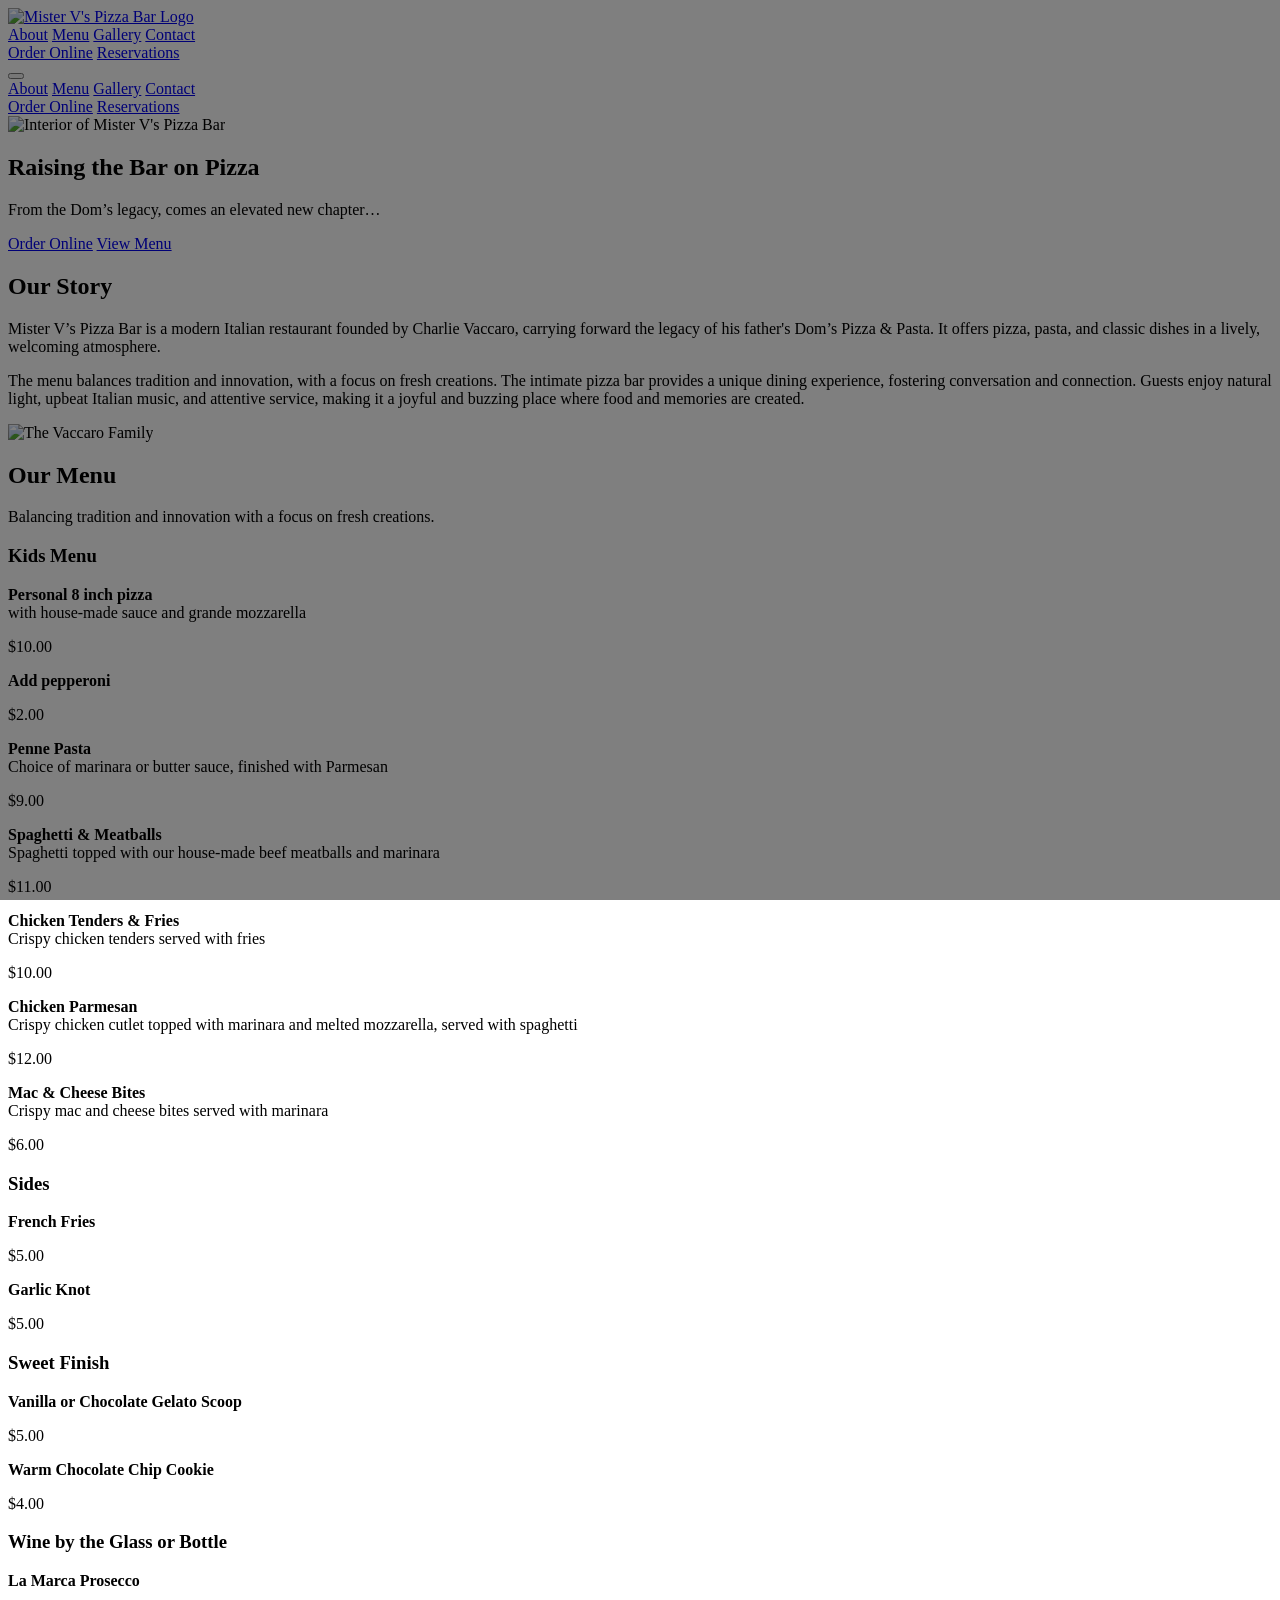
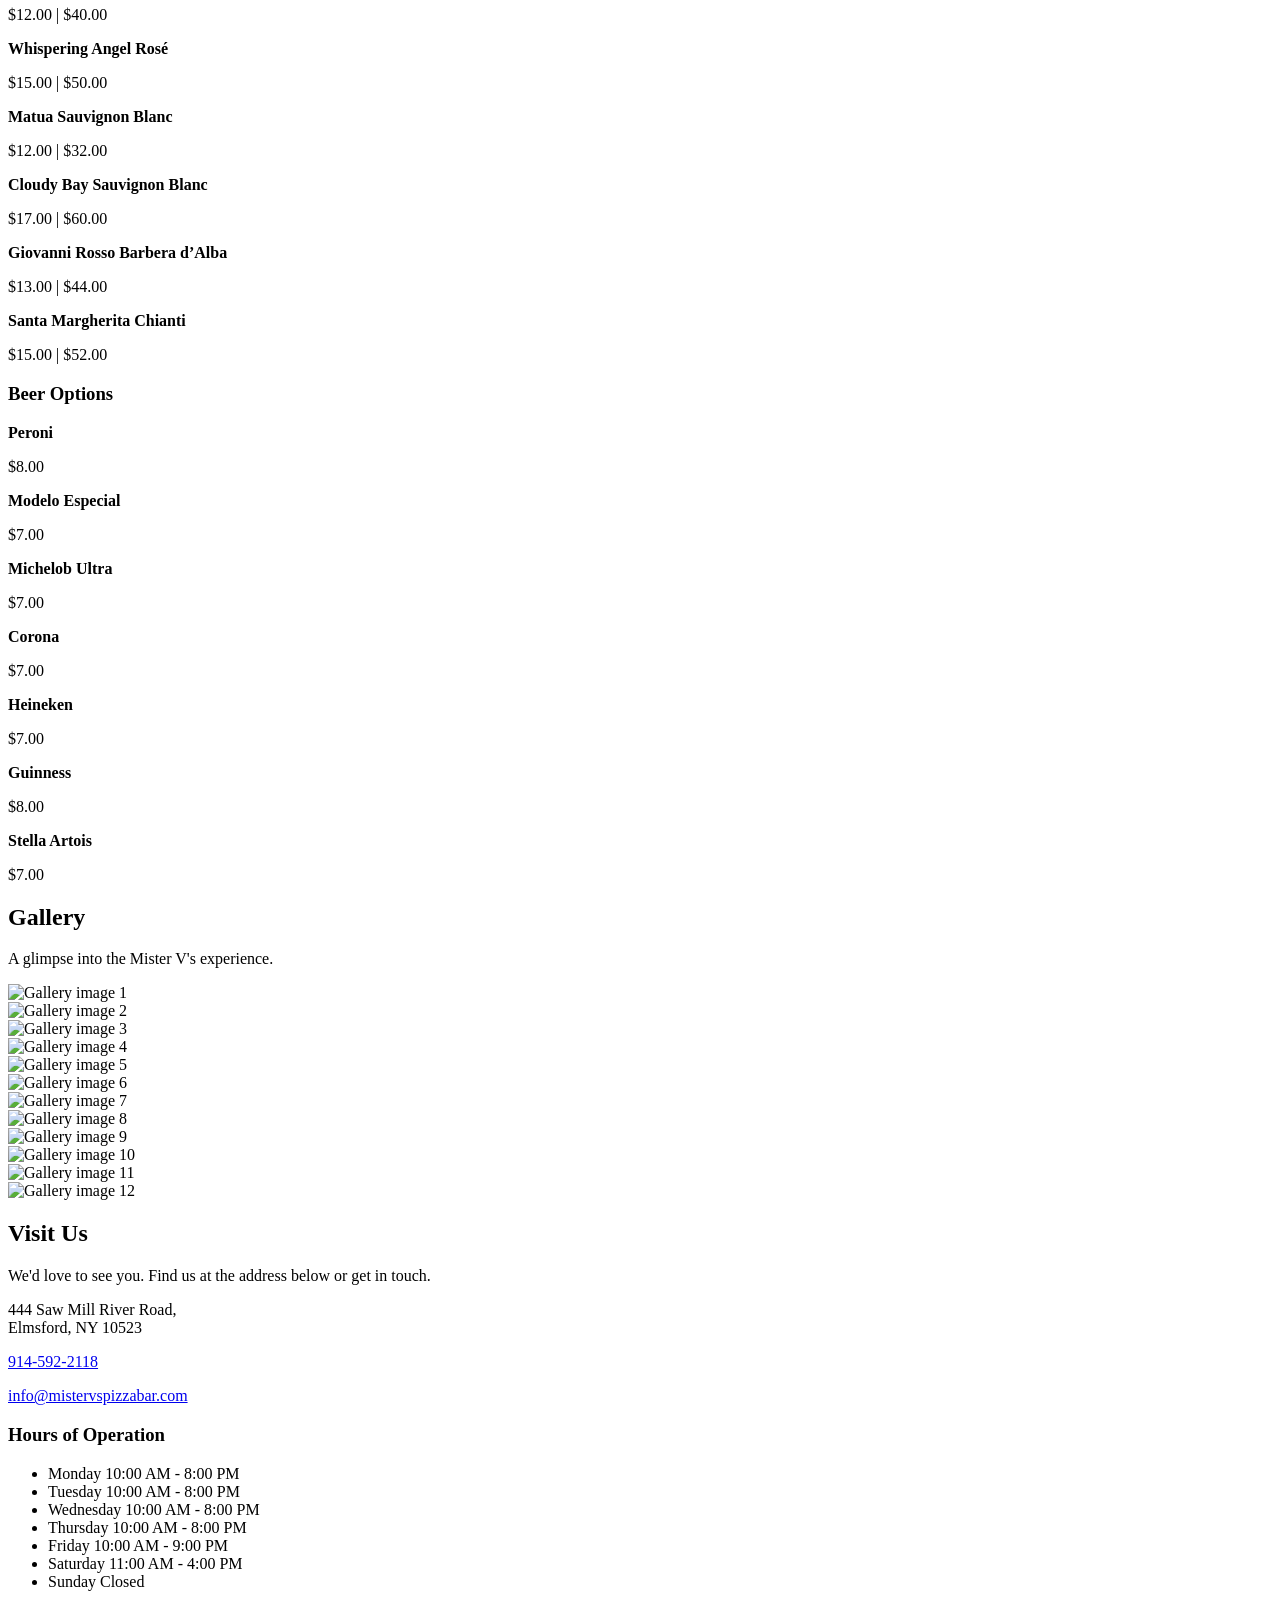
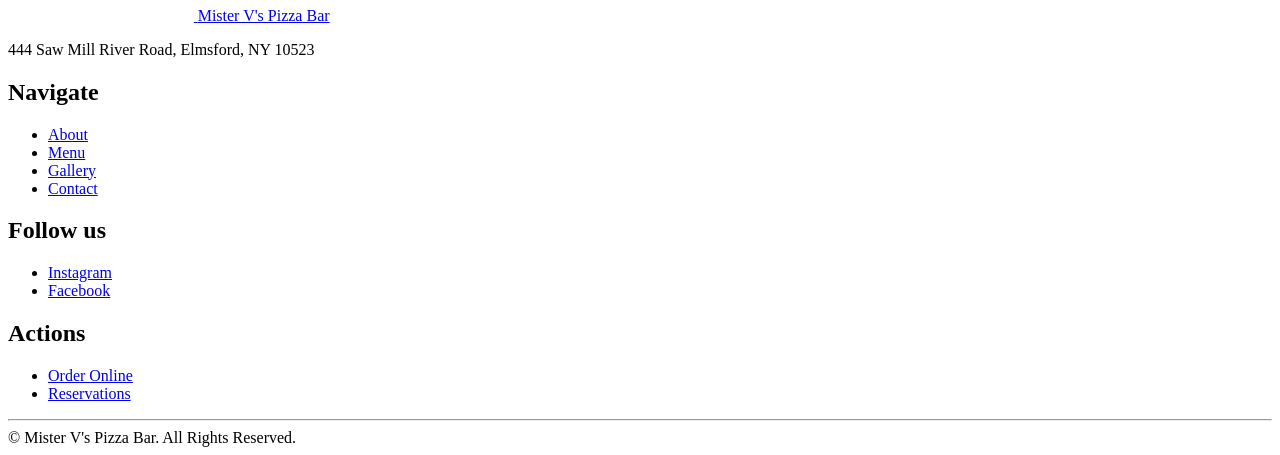
==== index.html @ c86e0c4d "Updates from chat" ====
<!DOCTYPE html>
<html lang="en" class="scroll-smooth">
<head>
    <meta charset="UTF-8">
    <meta name="viewport" content="width=device-width, initial-scale=1.0">
    <title>Mister V's Pizza Bar – Modern Italian Restaurant in Elmsford, NY</title>
    <meta name="description" content="Mister V's Pizza Bar offers a diverse menu featuring classic and gourmet pizzas, Italian-American appetizers, salads, pasta dishes, and desserts, complemented by a full bar.">
    
    <!-- Open Graph -->
    <meta property="og:title" content="Mister V's Pizza Bar – Modern Italian Restaurant in Elmsford, NY">
    <meta property="og:description" content="Mister V's Pizza Bar offers a diverse menu featuring classic and gourmet pizzas, Italian-American appetizers, salads, pasta dishes, and desserts, complemented by a full bar.">
    <meta property="og:type" content="website">
    <meta property="og:image" content="https://images.squarespace-cdn.com/content/v1/69305c661f67e30b428beebc/d6c5b930-145e-46df-b0c2-14fc57f17096/Screen+Shot+2025-12-03+at+11.09.46+AM.png">
    <meta property="og:url" content="https://www.mistervspizzabar.com/">

    <!-- Canonical -->
    <link rel="canonical" href="https://www.mistervspizzabar.com/">

    <!-- Hero image preload -->
    <link rel="preload" as="image" href="https://images.squarespace-cdn.com/content/v1/69305c661f67e30b428beebc/d6c5b930-145e-46df-b0c2-14fc57f17096/Screen+Shot+2025-12-03+at+11.09.46+AM.png">

    <!-- JSON-LD Structured Data -->
    <script type="application/ld+json">
    {
      "@context": "https://schema.org",
      "@type": "Restaurant",
      "name": "Mister V's Pizza Bar",
      "description": "Mister V’s Pizza Bar is a modern Italian restaurant offering pizza, pasta, and classic dishes in a lively, welcoming atmosphere. The menu balances tradition and innovation, with a focus on fresh creations.",
      "address": {
        "@type": "PostalAddress",
        "streetAddress": "444 Saw Mill River Road",
        "addressLocality": "Elmsford",
        "addressRegion": "NY",
        "postalCode": "10523",
        "addressCountry": "US"
      },
      "telephone": "+1-914-592-2118",
      "servesCuisine": ["Italian", "Pizza"],
      "openingHours": [
        "Mo-Th 10:00-20:00",
        "Fr 10:00-21:00",
        "Sa 11:00-16:00"
      ],
      "image": "https://images.squarespace-cdn.com/content/v1/69305c661f67e30b428beebc/05356a7d-2dd3-4ba5-9645-69e34ec68e3c/MisterV%27s_primary_tomato.png?format=1500w",
      "url": "https://www.mistervspizzabar.com/",
      "menu": "https://www.mistervspizzabar.com/#menu",
      "acceptsReservations": "True"
    }
    </script>

    <!-- Tailwind + Fonts -->
    <script src="https://cdn.tailwindcss.com"></script>
    <link rel="preconnect" href="https://fonts.googleapis.com">
    <link rel="preconnect" href="https://fonts.gstatic.com" crossorigin>
    <link href="https://fonts.googleapis.com/css2?family=Playfair+Display:wght@700&family=Roboto:wght@400;500&display=swap" rel="stylesheet">

    <!-- Custom Tailwind Config -->
    <script>
        tailwind.config = {
            theme: {
                extend: {
                    colors: {
                        'primary': '#F8F5F0',
                        'accent': '#C75B4B',
                        'dark': '#1a1a1a',
                    },
                    fontFamily: {
                        'sans': ['Roboto', 'sans-serif'],
                        'serif': ['Playfair Display', 'serif'],
                    }
                }
            }
        }
    </script>
    <style>
        .hero-overlay::before {
            content: '';
            position: absolute;
            top: 0;
            left: 0;
            right: 0;
            bottom: 0;
            background-color: rgba(0, 0, 0, 0.5);
            z-index: 1;
        }
    </style>
</head>
<body class="bg-primary text-dark font-sans">

    <!-- Header -->
    <header id="header" class="bg-primary/80 backdrop-blur-md fixed top-0 left-0 right-0 z-50 transition-all duration-300 shadow-md">
        <div class="container mx-auto px-4 sm:px-6 lg:px-8">
            <div class="flex items-center justify-between h-20">
                <a href="#" class="flex-shrink-0">
                    <img class="h-12 w-auto" src="https://images.squarespace-cdn.com/content/v1/69305c661f67e30b428beebc/05356a7d-2dd3-4ba5-9645-69e34ec68e3c/MisterV%27s_primary_tomato.png?format=1500w" alt="Mister V's Pizza Bar Logo">
                </a>
                <nav class="hidden md:flex items-center space-x-8">
                    <a href="#about" class="text-dark hover:text-accent transition-colors">About</a>
                    <a href="#menu" class="text-dark hover:text-accent transition-colors">Menu</a>
                    <a href="#gallery" class="text-dark hover:text-accent transition-colors">Gallery</a>
                    <a href="#contact" class="text-dark hover:text-accent transition-colors">Contact</a>
                </nav>
                <div class="hidden md:flex items-center space-x-4">
                    <a href="https://order.toasttab.com/online/mister-v-pizza-bar-444-saw-mill-river-rd" target="_blank" class="bg-accent text-white px-4 py-2 rounded-md hover:bg-opacity-90 transition-colors text-sm font-medium">Order Online</a>
                    <a href="https://www.opentable.com/r/mister-vs-pizza-bar-reservations-elmsford?restref=1488136&lang=en-US&ot_source=Restaurant%20website" target="_blank" class="bg-dark text-white px-4 py-2 rounded-md hover:bg-opacity-90 transition-colors text-sm font-medium">Reservations</a>
                </div>
                <div class="md:hidden">
                    <button id="mobile-menu-button" class="text-dark">
                        <i data-lucide="menu" class="h-6 w-6"></i>
                    </button>
                </div>
            </div>
        </div>
        <!-- Mobile Menu -->
        <div id="mobile-menu" class="hidden md:hidden bg-primary border-t border-gray-200">
            <a href="#about" class="block py-3 px-4 text-dark hover:bg-gray-200/50">About</a>
            <a href="#menu" class="block py-3 px-4 text-dark hover:bg-gray-200/50">Menu</a>
            <a href="#gallery" class="block py-3 px-4 text-dark hover:bg-gray-200/50">Gallery</a>
            <a href="#contact" class="block py-3 px-4 text-dark hover:bg-gray-200/50">Contact</a>
            <div class="p-4 border-t border-gray-200/50 space-y-3">
                <a href="https://order.toasttab.com/online/mister-v-pizza-bar-444-saw-mill-river-rd" target="_blank" class="block w-full text-center bg-accent text-white px-4 py-2 rounded-md hover:bg-opacity-90 transition-colors font-medium">Order Online</a>
                <a href="https://www.opentable.com/r/mister-vs-pizza-bar-reservations-elmsford?restref=1488136&lang=en-US&ot_source=Restaurant%20website" target="_blank" class="block w-full text-center bg-dark text-white px-4 py-2 rounded-md hover:bg-opacity-90 transition-colors font-medium">Reservations</a>
            </div>
        </div>
    </header>

    <main>
        <!-- Hero Section -->
        <section class="relative h-screen min-h-[600px] flex items-center justify-center text-center text-white hero-overlay">
            <img src="https://images.squarespace-cdn.com/content/v1/69305c661f67e30b428beebc/d6c5b930-145e-46df-b0c2-14fc57f17096/Screen+Shot+2025-12-03+at+11.09.46+AM.png" 
                 alt="Interior of Mister V's Pizza Bar" 
                 class="absolute inset-0 w-full h-full object-cover"
                 loading="eager" fetchpriority="high" decoding="async" width="1920" height="1080">
            <div class="relative z-10 p-4">
                <h1 class="font-serif text-5xl md:text-7xl lg:text-8xl font-bold tracking-tight">Raising the Bar on Pizza</h1>
                <p class="mt-4 text-lg md:text-xl max-w-2xl mx-auto">From the Dom’s legacy, comes an elevated new chapter…</p>
                <div class="mt-8 flex flex-col sm:flex-row items-center justify-center gap-4">
                    <a href="https://order.toasttab.com/online/mister-v-pizza-bar-444-saw-mill-river-rd" target="_blank" class="bg-accent text-white px-8 py-3 rounded-md hover:bg-opacity-90 transition-colors font-bold text-lg w-full sm:w-auto">Order Online</a>
                    <a href="#menu" class="bg-white/20 backdrop-blur-sm text-white px-8 py-3 rounded-md hover:bg-white/30 transition-colors font-bold text-lg w-full sm:w-auto">View Menu</a>
                </div>
            </div>
        </section>

        <!-- About Section -->
        <section id="about" class="py-20 lg:py-32 bg-primary">
            <div class="container mx-auto px-4 sm:px-6 lg:px-8">
                <div class="grid md:grid-cols-2 gap-12 lg:gap-20 items-center">
                    <div class="order-2 md:order-1">
                        <h2 class="font-serif text-4xl lg:text-5xl font-bold text-dark">Our Story</h2>
                        <p class="mt-6 text-lg text-gray-700 leading-relaxed">Mister V’s Pizza Bar is a modern Italian restaurant founded by Charlie Vaccaro, carrying forward the legacy of his father's Dom’s Pizza & Pasta. It offers pizza, pasta, and classic dishes in a lively, welcoming atmosphere.</p>
                        <p class="mt-4 text-lg text-gray-700 leading-relaxed">The menu balances tradition and innovation, with a focus on fresh creations. The intimate pizza bar provides a unique dining experience, fostering conversation and connection. Guests enjoy natural light, upbeat Italian music, and attentive service, making it a joyful and buzzing place where food and memories are created.</p>
                    </div>
                    <div class="order-1 md:order-2">
                        <img src="https://images.squarespace-cdn.com/content/v1/69305c661f67e30b428beebc/48a69919-866d-484d-89fb-79c431c43706/VAC+FAM.jpg" alt="The Vaccaro Family" class="rounded-lg shadow-xl w-full h-auto object-cover" loading="lazy">
                    </div>
                </div>
            </div>
        </section>

        <!-- Menu Section -->
        <section id="menu" class="py-20 lg:py-32 bg-gray-50">
            <div class="container mx-auto px-4 sm:px-6 lg:px-8">
                <div class="text-center mb-12">
                    <h2 class="font-serif text-4xl lg:text-5xl font-bold text-dark">Our Menu</h2>
                    <p class="mt-4 text-lg text-gray-600 max-w-2xl mx-auto">Balancing tradition and innovation with a focus on fresh creations.</p>
                </div>
                <div class="space-y-12">
                    
                    <div>
                        <h3 class="font-serif text-3xl font-bold text-accent mb-6 border-b-2 border-accent/30 pb-2">Kids Menu</h3>
                        <div class="grid md:grid-cols-2 gap-x-8 gap-y-6">
                            <div class="flex justify-between"><p><strong>Personal 8 inch pizza</strong><br><span class="text-sm text-gray-600">with house-made sauce and grande mozzarella</span></p><p class="font-bold text-right pl-4">$10.00</p></div>
                            <div class="flex justify-between"><p><strong>Add pepperoni</strong></p><p class="font-bold text-right pl-4">$2.00</p></div>
                            <div class="flex justify-between"><p><strong>Penne Pasta</strong><br><span class="text-sm text-gray-600">Choice of marinara or butter sauce, finished with Parmesan</span></p><p class="font-bold text-right pl-4">$9.00</p></div>
                            <div class="flex justify-between"><p><strong>Spaghetti & Meatballs</strong><br><span class="text-sm text-gray-600">Spaghetti topped with our house-made beef meatballs and marinara</span></p><p class="font-bold text-right pl-4">$11.00</p></div>
                            <div class="flex justify-between"><p><strong>Chicken Tenders & Fries</strong><br><span class="text-sm text-gray-600">Crispy chicken tenders served with fries</span></p><p class="font-bold text-right pl-4">$10.00</p></div>
                            <div class="flex justify-between"><p><strong>Chicken Parmesan</strong><br><span class="text-sm text-gray-600">Crispy chicken cutlet topped with marinara and melted mozzarella, served with spaghetti</span></p><p class="font-bold text-right pl-4">$12.00</p></div>
                            <div class="flex justify-between"><p><strong>Mac & Cheese Bites</strong><br><span class="text-sm text-gray-600">Crispy mac and cheese bites served with marinara</span></p><p class="font-bold text-right pl-4">$6.00</p></div>
                        </div>
                    </div>
                    
                    <div>
                        <h3 class="font-serif text-3xl font-bold text-accent mb-6 border-b-2 border-accent/30 pb-2">Sides</h3>
                        <div class="grid md:grid-cols-2 gap-x-8 gap-y-6">
                            <div class="flex justify-between"><p><strong>French Fries</strong></p><p class="font-bold text-right pl-4">$5.00</p></div>
                            <div class="flex justify-between"><p><strong>Garlic Knot</strong></p><p class="font-bold text-right pl-4">$5.00</p></div>
                        </div>
                    </div>
                    
                    <div>
                        <h3 class="font-serif text-3xl font-bold text-accent mb-6 border-b-2 border-accent/30 pb-2">Sweet Finish</h3>
                        <div class="grid md:grid-cols-2 gap-x-8 gap-y-6">
                            <div class="flex justify-between"><p><strong>Vanilla or Chocolate Gelato Scoop</strong></p><p class="font-bold text-right pl-4">$5.00</p></div>
                            <div class="flex justify-between"><p><strong>Warm Chocolate Chip Cookie</strong></p><p class="font-bold text-right pl-4">$4.00</p></div>
                        </div>
                    </div>
                    
                    <div>
                        <h3 class="font-serif text-3xl font-bold text-accent mb-6 border-b-2 border-accent/30 pb-2">Wine by the Glass or Bottle</h3>
                        <div class="grid md:grid-cols-2 gap-x-8 gap-y-6">
                            <div class="flex justify-between"><p><strong>La Marca Prosecco</strong></p><p class="font-bold text-right pl-4">$12.00 | $40.00</p></div>
                            <div class="flex justify-between"><p><strong>Whispering Angel Rosé</strong></p><p class="font-bold text-right pl-4">$15.00 | $50.00</p></div>
                            <div class="flex justify-between"><p><strong>Matua Sauvignon Blanc</strong></p><p class="font-bold text-right pl-4">$12.00 | $32.00</p></div>
                            <div class="flex justify-between"><p><strong>Cloudy Bay Sauvignon Blanc</strong></p><p class="font-bold text-right pl-4">$17.00 | $60.00</p></div>
                            <div class="flex justify-between"><p><strong>Giovanni Rosso Barbera d’Alba</strong></p><p class="font-bold text-right pl-4">$13.00 | $44.00</p></div>
                            <div class="flex justify-between"><p><strong>Santa Margherita Chianti</strong></p><p class="font-bold text-right pl-4">$15.00 | $52.00</p></div>
                        </div>
                    </div>
                    
                    <div>
                        <h3 class="font-serif text-3xl font-bold text-accent mb-6 border-b-2 border-accent/30 pb-2">Beer Options</h3>
                        <div class="grid md:grid-cols-2 gap-x-8 gap-y-6">
                            <div class="flex justify-between"><p><strong>Peroni</strong></p><p class="font-bold text-right pl-4">$8.00</p></div>
                            <div class="flex justify-between"><p><strong>Modelo Especial</strong></p><p class="font-bold text-right pl-4">$7.00</p></div>
                            <div class="flex justify-between"><p><strong>Michelob Ultra</strong></p><p class="font-bold text-right pl-4">$7.00</p></div>
                            <div class="flex justify-between"><p><strong>Corona</strong></p><p class="font-bold text-right pl-4">$7.00</p></div>
                            <div class="flex justify-between"><p><strong>Heineken</strong></p><p class="font-bold text-right pl-4">$7.00</p></div>
                            <div class="flex justify-between"><p><strong>Guinness</strong></p><p class="font-bold text-right pl-4">$8.00</p></div>
                            <div class="flex justify-between"><p><strong>Stella Artois</strong></p><p class="font-bold text-right pl-4">$7.00</p></div>
                        </div>
                    </div>
                </div>
            </div>
        </section>

        <!-- Gallery Section -->
        <section id="gallery" class="py-20 lg:py-32 bg-primary">
            <div class="container mx-auto px-4 sm:px-6 lg:px-8">
                <div class="text-center mb-12">
                    <h2 class="font-serif text-4xl lg:text-5xl font-bold text-dark">Gallery</h2>
                    <p class="mt-4 text-lg text-gray-600 max-w-2xl mx-auto">A glimpse into the Mister V's experience.</p>
                </div>
                <div class="grid grid-cols-2 md:grid-cols-3 lg:grid-cols-4 gap-4">
                    <div class="grid gap-4">
                        <div><img class="h-auto max-w-full rounded-lg" src="https://images.squarespace-cdn.com/content/v1/69305c661f67e30b428beebc/559104ea-904d-4df2-8f9d-b9c60ef4f23c/Dom%27s+Img+32.JPG" loading="lazy" alt="Gallery image 1"></div>
                        <div><img class="h-auto max-w-full rounded-lg" src="https://images.squarespace-cdn.com/content/v1/69305c661f67e30b428beebc/33bd1084-b9ae-4a4e-a600-d6225c11e251/Dom%27s+Img+54.JPG" loading="lazy" alt="Gallery image 2"></div>
                        <div><img class="h-auto max-w-full rounded-lg" src="https://images.squarespace-cdn.com/content/v1/69305c661f67e30b428beebc/e55f64ec-5913-4f84-bfa2-816bb4d6254c/IMG_2629+%281%29.JPEG" loading="lazy" alt="Gallery image 3"></div>
                    </div>
                    <div class="grid gap-4">
                        <div><img class="h-auto max-w-full rounded-lg" src="https://images.squarespace-cdn.com/content/v1/69305c661f67e30b428beebc/b41dd5ec-630f-4cea-9908-da73b4db22b4/5A9ADCBC-CA69-4FFB-87B4-7D0A471301C7.jpg" loading="lazy" alt="Gallery image 4"></div>
                        <div><img class="h-auto max-w-full rounded-lg" src="https://images.squarespace-cdn.com/content/v1/69305c661f67e30b428beebc/7b15928f-7a65-4633-a69b-408176837832/DSC00744.jpeg" loading="lazy" alt="Gallery image 5"></div>
                        <div><img class="h-auto max-w-full rounded-lg" src="https://images.squarespace-cdn.com/content/v1/69305c661f67e30b428beebc/6413d8e1-a40f-43ff-a139-185286451402/DSC00749.jpeg" loading="lazy" alt="Gallery image 6"></div>
                    </div>
                    <div class="grid gap-4">
                        <div><img class="h-auto max-w-full rounded-lg" src="https://images.squarespace-cdn.com/content/v1/69305c661f67e30b428beebc/e9efb344-bcc4-4579-9bbf-258030c510ee/DSC00783.jpeg" loading="lazy" alt="Gallery image 7"></div>
                        <div><img class="h-auto max-w-full rounded-lg" src="https://images.squarespace-cdn.com/content/v1/69305c661f67e30b428beebc/fffe0fe1-dcc3-4c08-bc7d-2f7cadf079d6/DSC00743.jpeg" loading="lazy" alt="Gallery image 8"></div>
                        <div><img class="h-auto max-w-full rounded-lg" src="https://images.squarespace-cdn.com/content/v1/69305c661f67e30b428beebc/72761193-f822-4888-85b7-9f05e82cefb2/Dom%27s+Img+9.JPG" loading="lazy" alt="Gallery image 9"></div>
                    </div>
                    <div class="grid gap-4">
                        <div><img class="h-auto max-w-full rounded-lg" src="https://images.squarespace-cdn.com/content/v1/69305c661f67e30b428beebc/3fd41cd7-ec5d-4452-8dce-a233e389fd4e/Dom%27s+12-23+New+Menu+Image+218+copy.JPG" loading="lazy" alt="Gallery image 10"></div>
                        <div><img class="h-auto max-w-full rounded-lg" src="https://images.squarespace-cdn.com/content/v1/69305c661f67e30b428beebc/082828fd-0afc-43f4-bc88-acc0cebf4f9f/Dom%27s+12-23+New+Menu+Image+101.JPG" loading="lazy" alt="Gallery image 11"></div>
                        <div><img class="h-auto max-w-full rounded-lg" src="https://images.squarespace-cdn.com/content/v1/69305c661f67e30b428beebc/d66ec1a6-0148-46f0-a1dd-b913875706fe/clem-onojeghuo-QqhL6Pr0XDc-unsplash.jpg" loading="lazy" alt="Gallery image 12"></div>
                    </div>
                </div>
            </div>
        </section>

        <!-- Contact & Hours Section -->
        <section id="contact" class="py-20 lg:py-32 bg-gray-50">
            <div class="container mx-auto px-4 sm:px-6 lg:px-8">
                <div class="grid md:grid-cols-2 gap-12 lg:gap-20">
                    <div>
                        <h2 class="font-serif text-4xl lg:text-5xl font-bold text-dark">Visit Us</h2>
                        <p class="mt-4 text-lg text-gray-600">We'd love to see you. Find us at the address below or get in touch.</p>
                        
                        <div class="mt-8 space-y-4 text-lg">
                            <p class="flex items-start">
                                <i data-lucide="map-pin" class="w-6 h-6 mr-3 mt-1 text-accent flex-shrink-0"></i>
                                <span>444 Saw Mill River Road,<br>Elmsford, NY 10523</span>
                            </p>
                            <p class="flex items-center">
                                <i data-lucide="phone" class="w-6 h-6 mr-3 text-accent"></i>
                                <a href="tel:914-592-2118" class="hover:text-accent">914-592-2118</a>
                            </p>
                            <p class="flex items-center">
                                <i data-lucide="mail" class="w-6 h-6 mr-3 text-accent"></i>
                                <a href="mailto:info@mistervspizzabar.com" class="hover:text-accent">info@mistervspizzabar.com</a>
                            </p>
                        </div>

                        <div class="mt-8 flex space-x-4">
                            <a href="http://instagram.com/mistervspizzabar" target="_blank" class="text-gray-500 hover:text-accent"><i data-lucide="instagram" class="w-7 h-7"></i></a>
                            <a href="https://www.facebook.com/domspizzaelmsford" target="_blank" class="text-gray-500 hover:text-accent"><i data-lucide="facebook" class="w-7 h-7"></i></a>
                        </div>
                    </div>
                    <div>
                        <h3 class="font-serif text-3xl font-bold text-dark mb-4">Hours of Operation</h3>
                        <ul class="space-y-2 text-lg text-gray-700">
                            <li class="flex justify-between"><span>Monday</span> <span>10:00 AM - 8:00 PM</span></li>
                            <li class="flex justify-between"><span>Tuesday</span> <span>10:00 AM - 8:00 PM</span></li>
                            <li class="flex justify-between"><span>Wednesday</span> <span>10:00 AM - 8:00 PM</span></li>
                            <li class="flex justify-between"><span>Thursday</span> <span>10:00 AM - 8:00 PM</span></li>
                            <li class="flex justify-between"><span>Friday</span> <span>10:00 AM - 9:00 PM</span></li>
                            <li class="flex justify-between"><span>Saturday</span> <span>11:00 AM - 4:00 PM</span></li>
                            <li class="flex justify-between"><span>Sunday</span> <span>Closed</span></li>
                        </ul>
                    </div>
                </div>
            </div>
        </section>
    </main>

    <!-- Footer -->
    <footer class="bg-dark text-primary/80">
        <div class="container mx-auto py-12 px-4 sm:px-6 lg:px-8">
            <div class="md:flex md:justify-between">
                <div class="mb-6 md:mb-0">
                    <a href="#" class="flex items-center">
                        <img src="https://images.squarespace-cdn.com/content/v1/69305c661f67e30b428beebc/05356a7d-2dd3-4ba5-9645-69e34ec68e3c/MisterV%27s_primary_tomato.png?format=1500w" class="h-10 mr-3" alt="Mister V's Pizza Bar Logo" style="filter: brightness(0) invert(1);">
                        <span class="self-center text-2xl font-serif whitespace-nowrap text-white">Mister V's Pizza Bar</span>
                    </a>
                    <p class="mt-4 text-sm">444 Saw Mill River Road, Elmsford, NY 10523</p>
                </div>
                <div class="grid grid-cols-2 gap-8 sm:gap-6 sm:grid-cols-3">
                    <div>
                        <h2 class="mb-6 text-sm font-semibold text-white uppercase">Navigate</h2>
                        <ul class="text-primary/70">
                            <li class="mb-4"><a href="#about" class="hover:underline">About</a></li>
                            <li class="mb-4"><a href="#menu" class="hover:underline">Menu</a></li>
                            <li class="mb-4"><a href="#gallery" class="hover:underline">Gallery</a></li>
                            <li><a href="#contact" class="hover:underline">Contact</a></li>
                        </ul>
                    </div>
                    <div>
                        <h2 class="mb-6 text-sm font-semibold text-white uppercase">Follow us</h2>
                        <ul class="text-primary/70">
                            <li class="mb-4"><a href="http://instagram.com/mistervspizzabar" target="_blank" class="hover:underline">Instagram</a></li>
                            <li><a href="https://www.facebook.com/domspizzaelmsford" target="_blank" class="hover:underline">Facebook</a></li>
                        </ul>
                    </div>
                    <div>
                        <h2 class="mb-6 text-sm font-semibold text-white uppercase">Actions</h2>
                        <ul class="text-primary/70">
                            <li class="mb-4"><a href="https://order.toasttab.com/online/mister-v-pizza-bar-444-saw-mill-river-rd" target="_blank" class="hover:underline">Order Online</a></li>
                            <li><a href="https://www.opentable.com/r/mister-vs-pizza-bar-reservations-elmsford?restref=1488136&lang=en-US&ot_source=Restaurant%20website" target="_blank" class="hover:underline">Reservations</a></li>
                        </ul>
                    </div>
                </div>
            </div>
            <hr class="my-6 border-gray-600 sm:mx-auto lg:my-8" />
            <div class="text-center text-sm text-primary/60">
                &copy; <span id="year"></span> Mister V's Pizza Bar. All Rights Reserved.
            </div>
        </div>
    </footer>

    <!-- Scripts -->
    <script src="https://unpkg.com/lucide@latest"></script>
    <script>
        lucide.createIcons();

        // Mobile menu toggle
        const mobileMenuButton = document.getElementById('mobile-menu-button');
        const mobileMenu = document.getElementById('mobile-menu');
        mobileMenuButton.addEventListener('click', () => {
            mobileMenu.classList.toggle('hidden');
        });

        // Close mobile menu when a link is clicked
        document.querySelectorAll('#mobile-menu a').forEach(link => {
            link.addEventListener('click', () => {
                mobileMenu.classList.add('hidden');
            });
        });

        // Set current year in footer
        document.getElementById('year').textContent = new Date().getFullYear();
    </script>
</body>
</html>
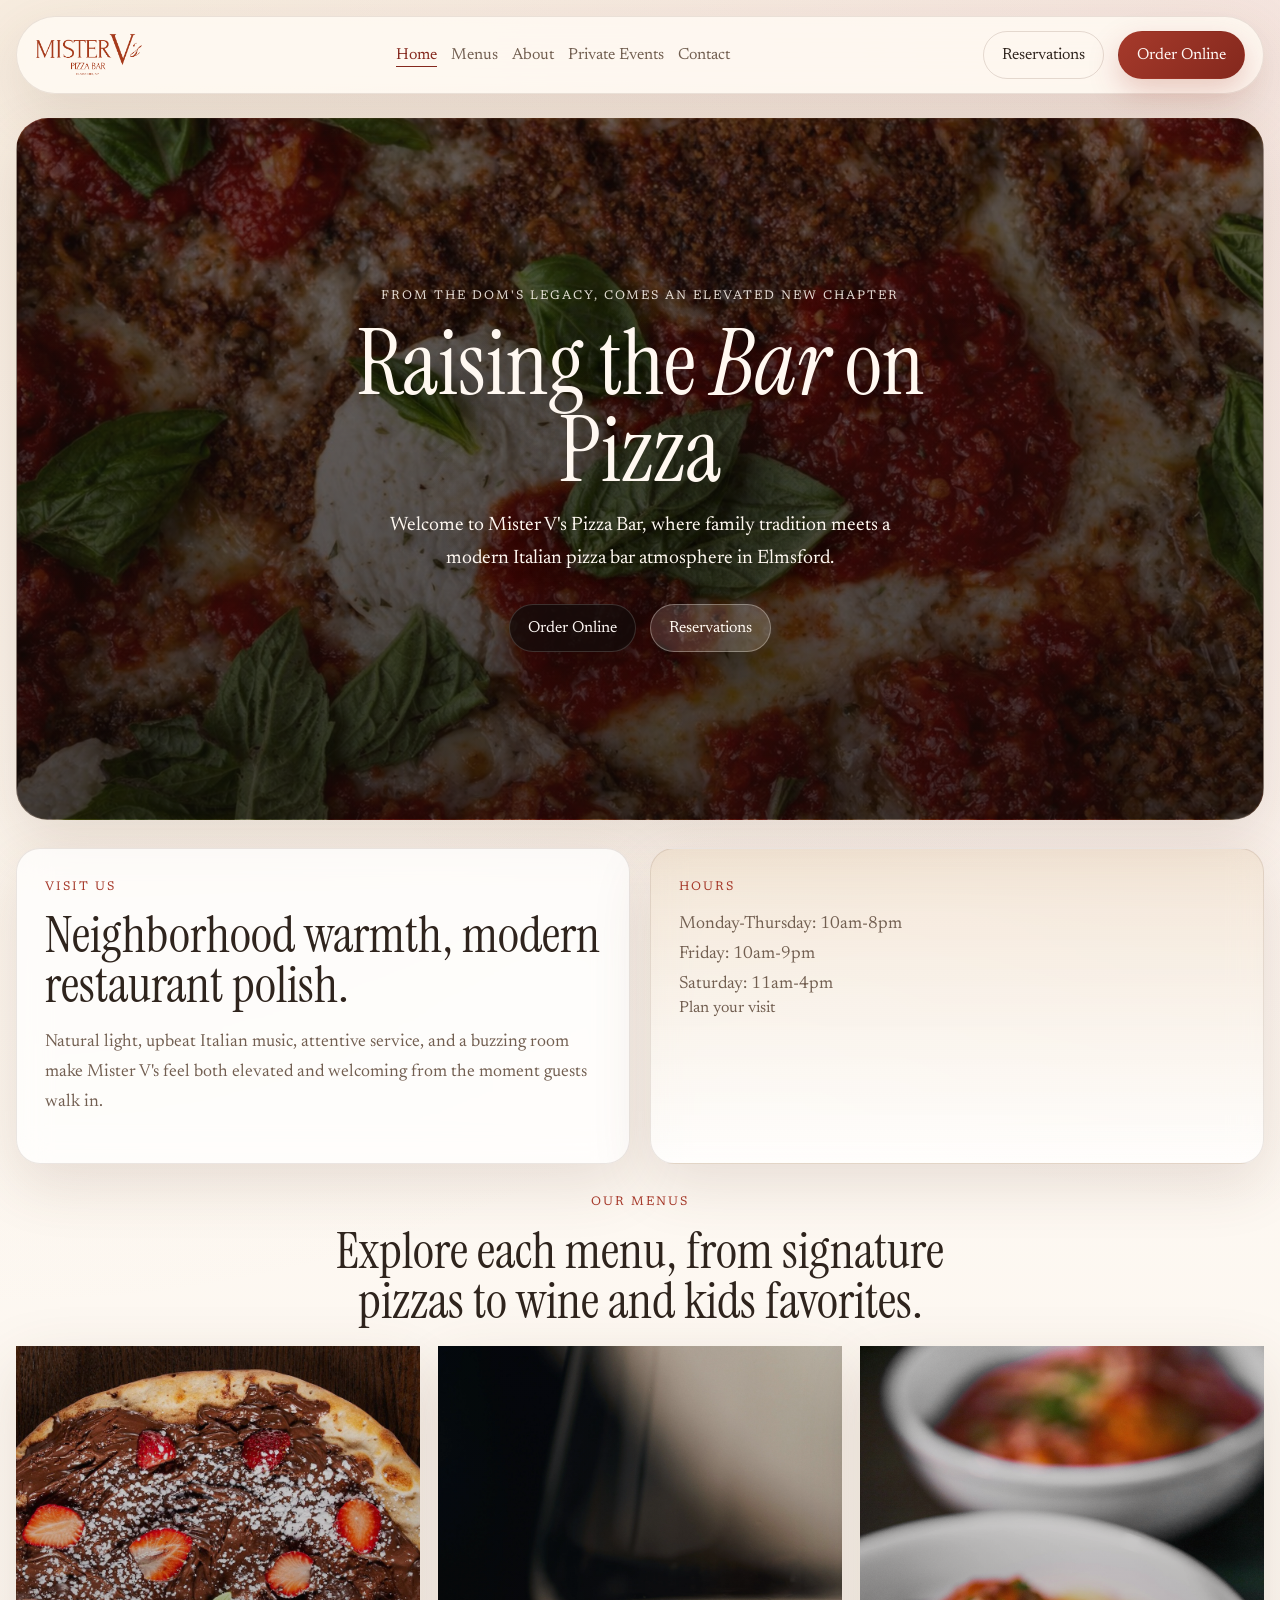
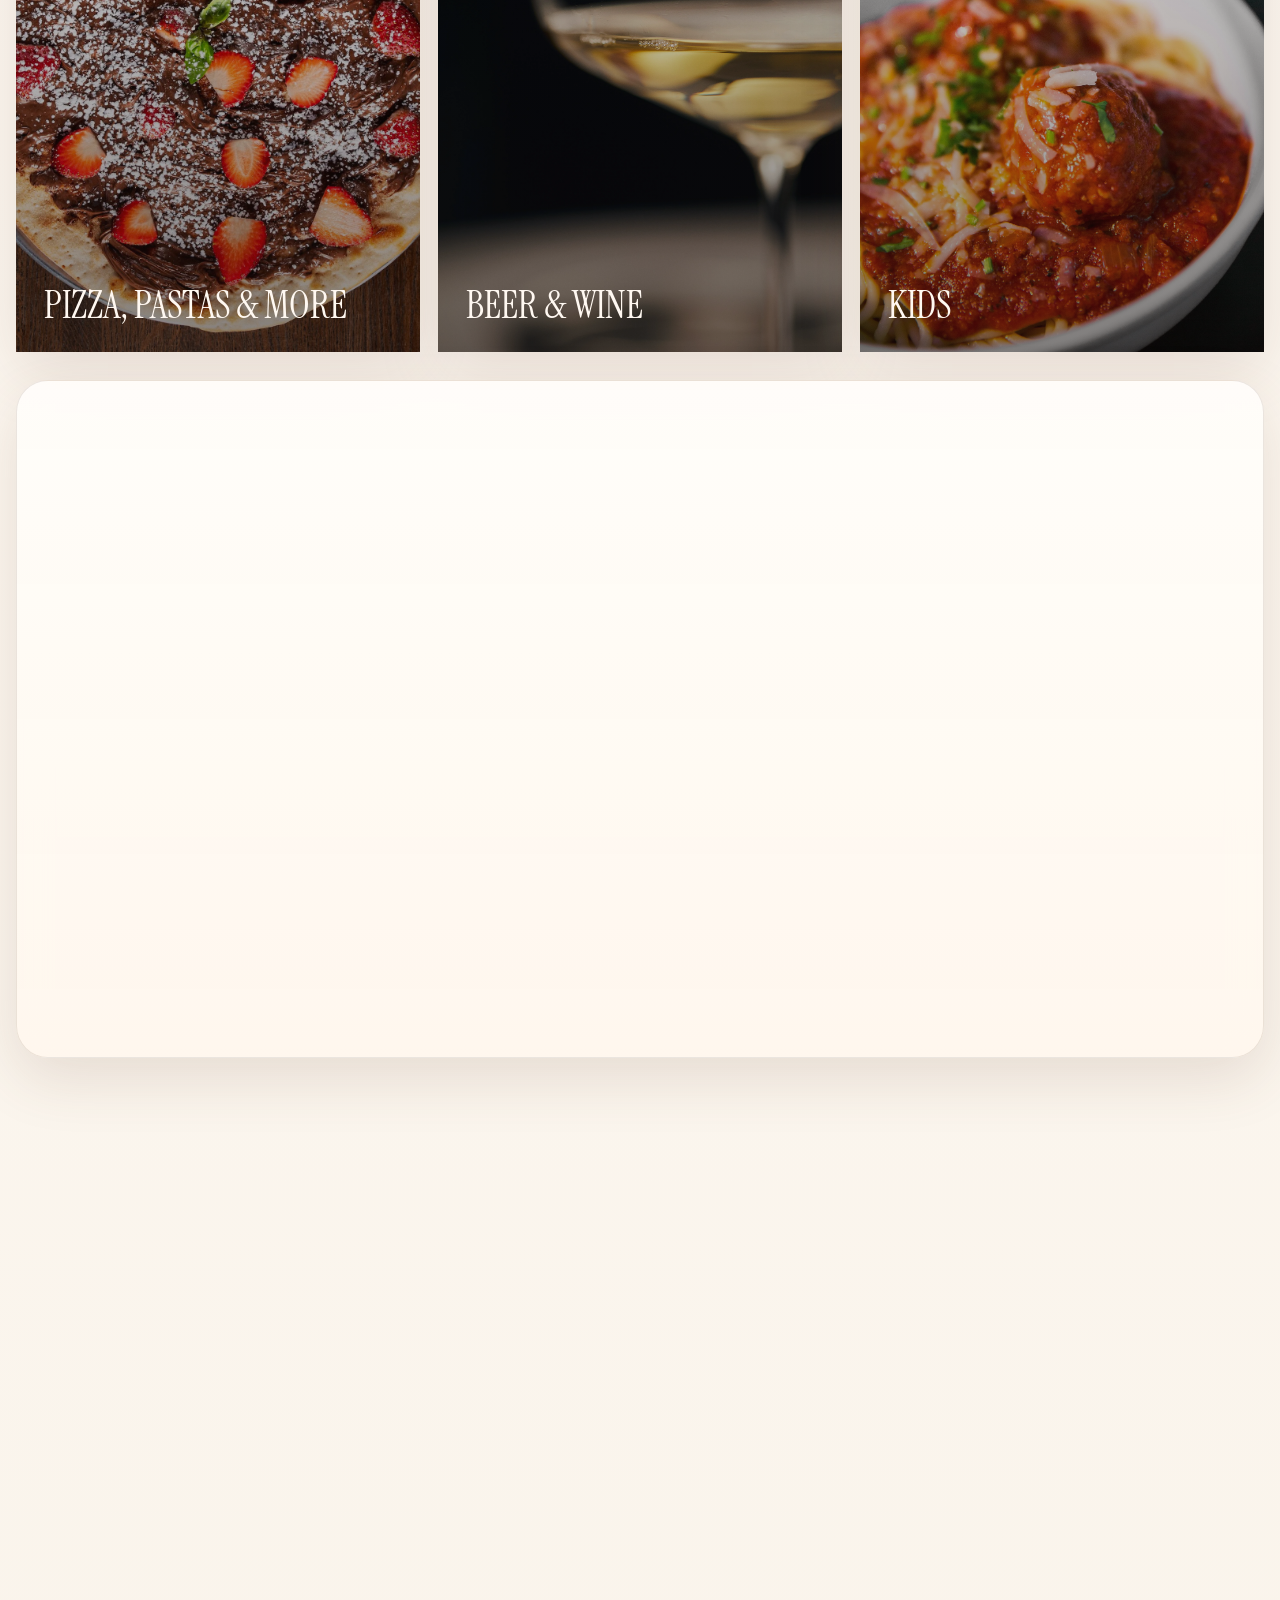
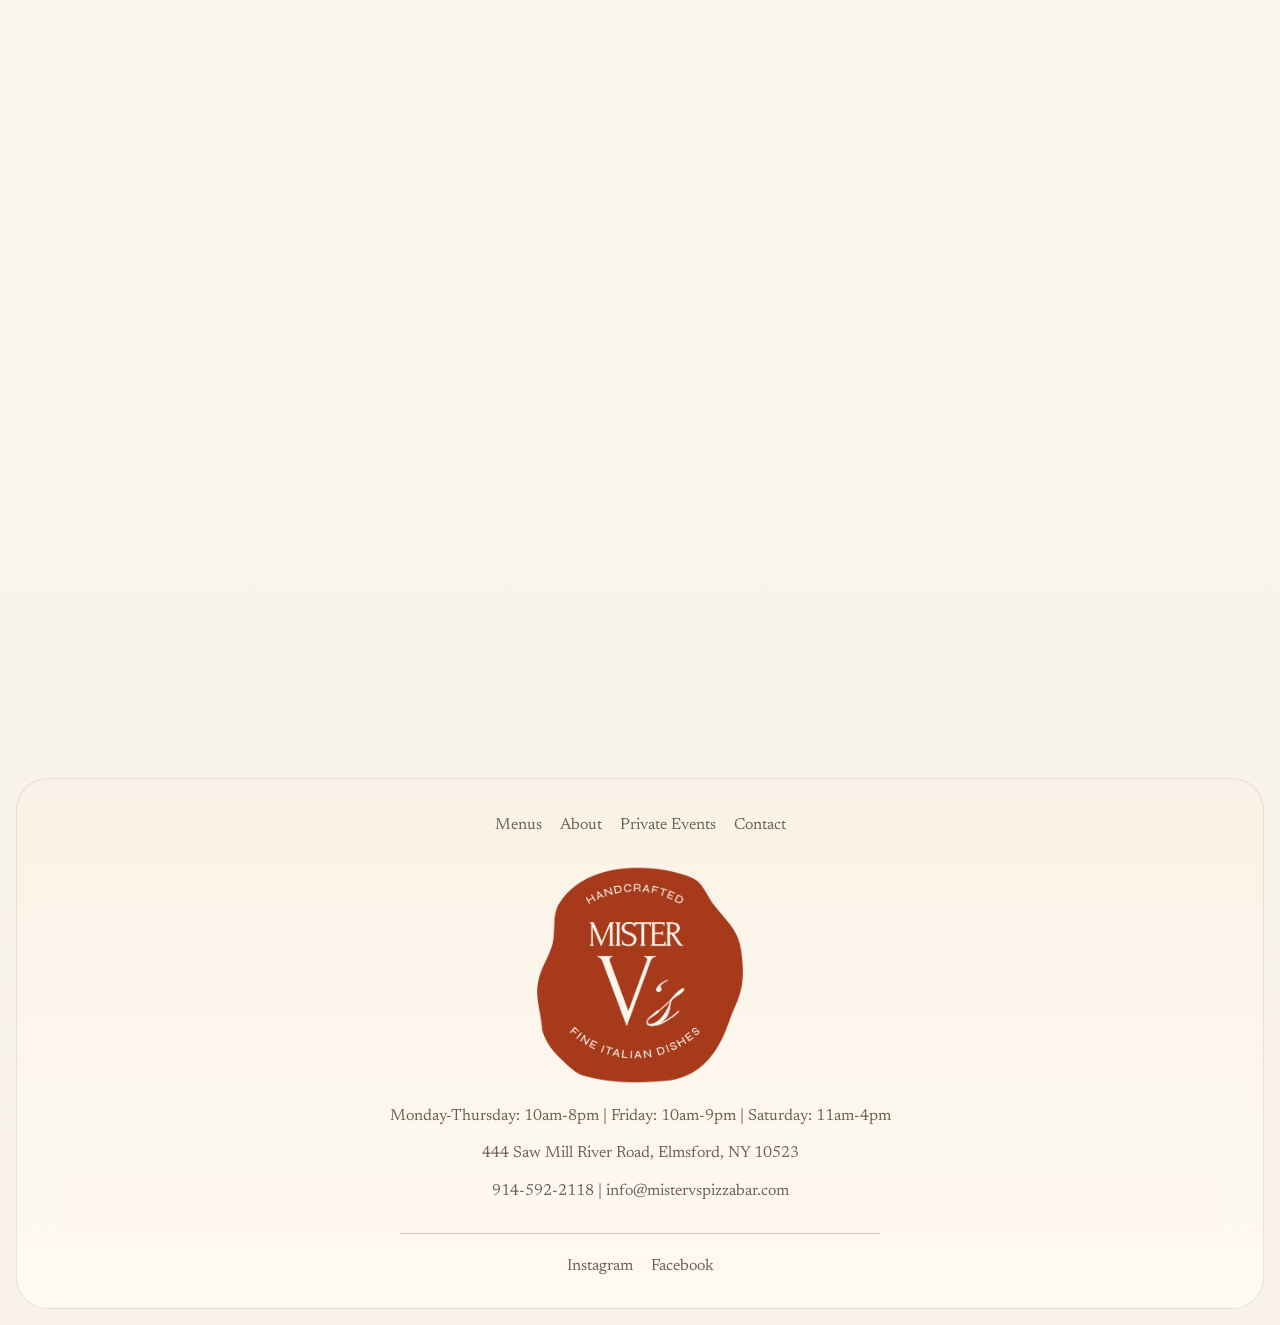
==== commit b5cc9e01: "Refactor index.html: Simplified head section, updated title and description, added favicon and style" ====
--- a/index.html
+++ b/index.html
@@ -1,370 +1,157 @@
 <!DOCTYPE html>
-<html lang="en" class="scroll-smooth">
+<html lang="en">
 <head>
-    <meta charset="UTF-8">
-    <meta name="viewport" content="width=device-width, initial-scale=1.0">
-    <title>Mister V's Pizza Bar – Modern Italian Restaurant in Elmsford, NY</title>
-    <meta name="description" content="Mister V's Pizza Bar offers a diverse menu featuring classic and gourmet pizzas, Italian-American appetizers, salads, pasta dishes, and desserts, complemented by a full bar.">
-    
-    <!-- Open Graph -->
-    <meta property="og:title" content="Mister V's Pizza Bar – Modern Italian Restaurant in Elmsford, NY">
-    <meta property="og:description" content="Mister V's Pizza Bar offers a diverse menu featuring classic and gourmet pizzas, Italian-American appetizers, salads, pasta dishes, and desserts, complemented by a full bar.">
-    <meta property="og:type" content="website">
-    <meta property="og:image" content="https://images.squarespace-cdn.com/content/v1/69305c661f67e30b428beebc/d6c5b930-145e-46df-b0c2-14fc57f17096/Screen+Shot+2025-12-03+at+11.09.46+AM.png">
-    <meta property="og:url" content="https://www.mistervspizzabar.com/">
-
-    <!-- Canonical -->
-    <link rel="canonical" href="https://www.mistervspizzabar.com/">
-
-    <!-- Hero image preload -->
-    <link rel="preload" as="image" href="https://images.squarespace-cdn.com/content/v1/69305c661f67e30b428beebc/d6c5b930-145e-46df-b0c2-14fc57f17096/Screen+Shot+2025-12-03+at+11.09.46+AM.png">
-
-    <!-- JSON-LD Structured Data -->
-    <script type="application/ld+json">
-    {
-      "@context": "https://schema.org",
-      "@type": "Restaurant",
-      "name": "Mister V's Pizza Bar",
-      "description": "Mister V’s Pizza Bar is a modern Italian restaurant offering pizza, pasta, and classic dishes in a lively, welcoming atmosphere. The menu balances tradition and innovation, with a focus on fresh creations.",
-      "address": {
-        "@type": "PostalAddress",
-        "streetAddress": "444 Saw Mill River Road",
-        "addressLocality": "Elmsford",
-        "addressRegion": "NY",
-        "postalCode": "10523",
-        "addressCountry": "US"
-      },
-      "telephone": "+1-914-592-2118",
-      "servesCuisine": ["Italian", "Pizza"],
-      "openingHours": [
-        "Mo-Th 10:00-20:00",
-        "Fr 10:00-21:00",
-        "Sa 11:00-16:00"
-      ],
-      "image": "https://images.squarespace-cdn.com/content/v1/69305c661f67e30b428beebc/05356a7d-2dd3-4ba5-9645-69e34ec68e3c/MisterV%27s_primary_tomato.png?format=1500w",
-      "url": "https://www.mistervspizzabar.com/",
-      "menu": "https://www.mistervspizzabar.com/#menu",
-      "acceptsReservations": "True"
-    }
-    </script>
-
-    <!-- Tailwind + Fonts -->
-    <script src="https://cdn.tailwindcss.com"></script>
-    <link rel="preconnect" href="https://fonts.googleapis.com">
-    <link rel="preconnect" href="https://fonts.gstatic.com" crossorigin>
-    <link href="https://fonts.googleapis.com/css2?family=Playfair+Display:wght@700&family=Roboto:wght@400;500&display=swap" rel="stylesheet">
-
-    <!-- Custom Tailwind Config -->
-    <script>
-        tailwind.config = {
-            theme: {
-                extend: {
-                    colors: {
-                        'primary': '#F8F5F0',
-                        'accent': '#C75B4B',
-                        'dark': '#1a1a1a',
-                    },
-                    fontFamily: {
-                        'sans': ['Roboto', 'sans-serif'],
-                        'serif': ['Playfair Display', 'serif'],
-                    }
-                }
-            }
-        }
-    </script>
-    <style>
-        .hero-overlay::before {
-            content: '';
-            position: absolute;
-            top: 0;
-            left: 0;
-            right: 0;
-            bottom: 0;
-            background-color: rgba(0, 0, 0, 0.5);
-            z-index: 1;
-        }
-    </style>
+  <meta charset="UTF-8">
+  <meta name="viewport" content="width=device-width, initial-scale=1.0">
+  <title>Mister V's Pizza Bar | Elmsford, NY</title>
+  <meta name="description" content="Discover Mister V's Pizza Bar in Elmsford, NY with menus, story, private events, and contact information.">
+  <link rel="preconnect" href="https://fonts.googleapis.com">
+  <link rel="preconnect" href="https://fonts.gstatic.com" crossorigin>
+  <link href="https://fonts.googleapis.com/css2?family=Instrument+Serif:ital@0;1&family=Newsreader:opsz,wght@6..72,300;6..72,400;6..72,500;6..72,700&display=swap" rel="stylesheet">
+  <link rel="icon" href="assets/images/badge-tomato.png">
+  <link rel="stylesheet" href="styles.css">
 </head>
-<body class="bg-primary text-dark font-sans">
-
-    <!-- Header -->
-    <header id="header" class="bg-primary/80 backdrop-blur-md fixed top-0 left-0 right-0 z-50 transition-all duration-300 shadow-md">
-        <div class="container mx-auto px-4 sm:px-6 lg:px-8">
-            <div class="flex items-center justify-between h-20">
-                <a href="#" class="flex-shrink-0">
-                    <img class="h-12 w-auto" src="https://images.squarespace-cdn.com/content/v1/69305c661f67e30b428beebc/05356a7d-2dd3-4ba5-9645-69e34ec68e3c/MisterV%27s_primary_tomato.png?format=1500w" alt="Mister V's Pizza Bar Logo">
-                </a>
-                <nav class="hidden md:flex items-center space-x-8">
-                    <a href="#about" class="text-dark hover:text-accent transition-colors">About</a>
-                    <a href="#menu" class="text-dark hover:text-accent transition-colors">Menu</a>
-                    <a href="#gallery" class="text-dark hover:text-accent transition-colors">Gallery</a>
-                    <a href="#contact" class="text-dark hover:text-accent transition-colors">Contact</a>
-                </nav>
-                <div class="hidden md:flex items-center space-x-4">
-                    <a href="https://order.toasttab.com/online/mister-v-pizza-bar-444-saw-mill-river-rd" target="_blank" class="bg-accent text-white px-4 py-2 rounded-md hover:bg-opacity-90 transition-colors text-sm font-medium">Order Online</a>
-                    <a href="https://www.opentable.com/r/mister-vs-pizza-bar-reservations-elmsford?restref=1488136&lang=en-US&ot_source=Restaurant%20website" target="_blank" class="bg-dark text-white px-4 py-2 rounded-md hover:bg-opacity-90 transition-colors text-sm font-medium">Reservations</a>
-                </div>
-                <div class="md:hidden">
-                    <button id="mobile-menu-button" class="text-dark">
-                        <i data-lucide="menu" class="h-6 w-6"></i>
-                    </button>
-                </div>
-            </div>
+<body>
+  <div class="site-shell">
+    <header class="site-header">
+      <a class="brand" href="index.html" aria-label="Mister V's Pizza Bar home">
+        <img src="assets/images/logo-primary.png" alt="Mister V's Pizza Bar">
+      </a>
+      <button class="nav-toggle" type="button" aria-expanded="false" aria-label="Open navigation">
+        <span></span>
+        <span></span>
+      </button>
+      <nav class="site-nav">
+        <a href="index.html" class="is-active">Home</a>
+        <div class="nav-dropdown">
+          <a href="menus.html" class="nav-trigger">Menus</a>
+          <div class="dropdown-menu">
+            <a href="menus.html#pizza-pasta-more">Pizza, Pasta &amp; More</a>
+            <a href="menus.html#beer-wine">Beer &amp; Wine</a>
+            <a href="menus.html#kids-menu">Kids Menu</a>
+            <a href="https://order.toasttab.com/online/mister-v-pizza-bar-444-saw-mill-river-rd" target="_blank" rel="noreferrer">Catering (Online Ordering)</a>
+          </div>
         </div>
-        <!-- Mobile Menu -->
-        <div id="mobile-menu" class="hidden md:hidden bg-primary border-t border-gray-200">
-            <a href="#about" class="block py-3 px-4 text-dark hover:bg-gray-200/50">About</a>
-            <a href="#menu" class="block py-3 px-4 text-dark hover:bg-gray-200/50">Menu</a>
-            <a href="#gallery" class="block py-3 px-4 text-dark hover:bg-gray-200/50">Gallery</a>
-            <a href="#contact" class="block py-3 px-4 text-dark hover:bg-gray-200/50">Contact</a>
-            <div class="p-4 border-t border-gray-200/50 space-y-3">
-                <a href="https://order.toasttab.com/online/mister-v-pizza-bar-444-saw-mill-river-rd" target="_blank" class="block w-full text-center bg-accent text-white px-4 py-2 rounded-md hover:bg-opacity-90 transition-colors font-medium">Order Online</a>
-                <a href="https://www.opentable.com/r/mister-vs-pizza-bar-reservations-elmsford?restref=1488136&lang=en-US&ot_source=Restaurant%20website" target="_blank" class="block w-full text-center bg-dark text-white px-4 py-2 rounded-md hover:bg-opacity-90 transition-colors font-medium">Reservations</a>
-            </div>
-        </div>
+        <a href="about.html">About</a>
+        <a href="events.html">Private Events</a>
+        <a href="contact.html">Contact</a>
+      </nav>
+      <div class="header-cta">
+        <a class="button button-secondary" href="https://www.opentable.com/r/mister-vs-pizza-bar-reservations-elmsford?restref=1488136&lang=en-US&ot_source=Restaurant%20website" target="_blank" rel="noreferrer">Reservations</a>
+        <a class="button" href="https://order.toasttab.com/online/mister-v-pizza-bar-444-saw-mill-river-rd" target="_blank" rel="noreferrer">Order Online</a>
+      </div>
     </header>
 
     <main>
-        <!-- Hero Section -->
-        <section class="relative h-screen min-h-[600px] flex items-center justify-center text-center text-white hero-overlay">
-            <img src="https://images.squarespace-cdn.com/content/v1/69305c661f67e30b428beebc/d6c5b930-145e-46df-b0c2-14fc57f17096/Screen+Shot+2025-12-03+at+11.09.46+AM.png" 
-                 alt="Interior of Mister V's Pizza Bar" 
-                 class="absolute inset-0 w-full h-full object-cover"
-                 loading="eager" fetchpriority="high" decoding="async" width="1920" height="1080">
-            <div class="relative z-10 p-4">
-                <h1 class="font-serif text-5xl md:text-7xl lg:text-8xl font-bold tracking-tight">Raising the Bar on Pizza</h1>
-                <p class="mt-4 text-lg md:text-xl max-w-2xl mx-auto">From the Dom’s legacy, comes an elevated new chapter…</p>
-                <div class="mt-8 flex flex-col sm:flex-row items-center justify-center gap-4">
-                    <a href="https://order.toasttab.com/online/mister-v-pizza-bar-444-saw-mill-river-rd" target="_blank" class="bg-accent text-white px-8 py-3 rounded-md hover:bg-opacity-90 transition-colors font-bold text-lg w-full sm:w-auto">Order Online</a>
-                    <a href="#menu" class="bg-white/20 backdrop-blur-sm text-white px-8 py-3 rounded-md hover:bg-white/30 transition-colors font-bold text-lg w-full sm:w-auto">View Menu</a>
-                </div>
-            </div>
-        </section>
+      <section class="hero hero-home">
+        <div class="hero-overlay"></div>
+        <div class="hero-copy reveal">
+          <p class="eyebrow hero-eyebrow">From the Dom's legacy, comes an elevated new chapter</p>
+          <h1>Raising the <em>Bar</em> on Pizza</h1>
+          <p class="lead hero-lead">Welcome to Mister V's Pizza Bar, where family tradition meets a modern Italian pizza bar atmosphere in Elmsford.</p>
+          <div class="hero-actions">
+            <a class="button" href="https://order.toasttab.com/online/mister-v-pizza-bar-444-saw-mill-river-rd" target="_blank" rel="noreferrer">Order Online</a>
+            <a class="button button-secondary hero-secondary" href="https://www.opentable.com/r/mister-vs-pizza-bar-reservations-elmsford?restref=1488136&lang=en-US&ot_source=Restaurant%20website" target="_blank" rel="noreferrer">Reservations</a>
+          </div>
+        </div>
+      </section>
 
-        <!-- About Section -->
-        <section id="about" class="py-20 lg:py-32 bg-primary">
-            <div class="container mx-auto px-4 sm:px-6 lg:px-8">
-                <div class="grid md:grid-cols-2 gap-12 lg:gap-20 items-center">
-                    <div class="order-2 md:order-1">
-                        <h2 class="font-serif text-4xl lg:text-5xl font-bold text-dark">Our Story</h2>
-                        <p class="mt-6 text-lg text-gray-700 leading-relaxed">Mister V’s Pizza Bar is a modern Italian restaurant founded by Charlie Vaccaro, carrying forward the legacy of his father's Dom’s Pizza & Pasta. It offers pizza, pasta, and classic dishes in a lively, welcoming atmosphere.</p>
-                        <p class="mt-4 text-lg text-gray-700 leading-relaxed">The menu balances tradition and innovation, with a focus on fresh creations. The intimate pizza bar provides a unique dining experience, fostering conversation and connection. Guests enjoy natural light, upbeat Italian music, and attentive service, making it a joyful and buzzing place where food and memories are created.</p>
-                    </div>
-                    <div class="order-1 md:order-2">
-                        <img src="https://images.squarespace-cdn.com/content/v1/69305c661f67e30b428beebc/48a69919-866d-484d-89fb-79c431c43706/VAC+FAM.jpg" alt="The Vaccaro Family" class="rounded-lg shadow-xl w-full h-auto object-cover" loading="lazy">
-                    </div>
-                </div>
-            </div>
-        </section>
+      <section class="section intro-grid">
+        <article class="card reveal">
+          <p class="eyebrow">Visit Us</p>
+          <h2>Neighborhood warmth, modern restaurant polish.</h2>
+          <p>Natural light, upbeat Italian music, attentive service, and a buzzing room make Mister V's feel both elevated and welcoming from the moment guests walk in.</p>
+        </article>
+        <article class="card card-accent reveal">
+          <p class="eyebrow">Hours</p>
+          <p class="hours-line">Monday-Thursday: 10am-8pm</p>
+          <p class="hours-line">Friday: 10am-9pm</p>
+          <p class="hours-line">Saturday: 11am-4pm</p>
+          <a class="text-link" href="contact.html">Plan your visit</a>
+        </article>
+      </section>
 
-        <!-- Menu Section -->
-        <section id="menu" class="py-20 lg:py-32 bg-gray-50">
-            <div class="container mx-auto px-4 sm:px-6 lg:px-8">
-                <div class="text-center mb-12">
-                    <h2 class="font-serif text-4xl lg:text-5xl font-bold text-dark">Our Menu</h2>
-                    <p class="mt-4 text-lg text-gray-600 max-w-2xl mx-auto">Balancing tradition and innovation with a focus on fresh creations.</p>
-                </div>
-                <div class="space-y-12">
-                    
-                    <div>
-                        <h3 class="font-serif text-3xl font-bold text-accent mb-6 border-b-2 border-accent/30 pb-2">Kids Menu</h3>
-                        <div class="grid md:grid-cols-2 gap-x-8 gap-y-6">
-                            <div class="flex justify-between"><p><strong>Personal 8 inch pizza</strong><br><span class="text-sm text-gray-600">with house-made sauce and grande mozzarella</span></p><p class="font-bold text-right pl-4">$10.00</p></div>
-                            <div class="flex justify-between"><p><strong>Add pepperoni</strong></p><p class="font-bold text-right pl-4">$2.00</p></div>
-                            <div class="flex justify-between"><p><strong>Penne Pasta</strong><br><span class="text-sm text-gray-600">Choice of marinara or butter sauce, finished with Parmesan</span></p><p class="font-bold text-right pl-4">$9.00</p></div>
-                            <div class="flex justify-between"><p><strong>Spaghetti & Meatballs</strong><br><span class="text-sm text-gray-600">Spaghetti topped with our house-made beef meatballs and marinara</span></p><p class="font-bold text-right pl-4">$11.00</p></div>
-                            <div class="flex justify-between"><p><strong>Chicken Tenders & Fries</strong><br><span class="text-sm text-gray-600">Crispy chicken tenders served with fries</span></p><p class="font-bold text-right pl-4">$10.00</p></div>
-                            <div class="flex justify-between"><p><strong>Chicken Parmesan</strong><br><span class="text-sm text-gray-600">Crispy chicken cutlet topped with marinara and melted mozzarella, served with spaghetti</span></p><p class="font-bold text-right pl-4">$12.00</p></div>
-                            <div class="flex justify-between"><p><strong>Mac & Cheese Bites</strong><br><span class="text-sm text-gray-600">Crispy mac and cheese bites served with marinara</span></p><p class="font-bold text-right pl-4">$6.00</p></div>
-                        </div>
-                    </div>
-                    
-                    <div>
-                        <h3 class="font-serif text-3xl font-bold text-accent mb-6 border-b-2 border-accent/30 pb-2">Sides</h3>
-                        <div class="grid md:grid-cols-2 gap-x-8 gap-y-6">
-                            <div class="flex justify-between"><p><strong>French Fries</strong></p><p class="font-bold text-right pl-4">$5.00</p></div>
-                            <div class="flex justify-between"><p><strong>Garlic Knot</strong></p><p class="font-bold text-right pl-4">$5.00</p></div>
-                        </div>
-                    </div>
-                    
-                    <div>
-                        <h3 class="font-serif text-3xl font-bold text-accent mb-6 border-b-2 border-accent/30 pb-2">Sweet Finish</h3>
-                        <div class="grid md:grid-cols-2 gap-x-8 gap-y-6">
-                            <div class="flex justify-between"><p><strong>Vanilla or Chocolate Gelato Scoop</strong></p><p class="font-bold text-right pl-4">$5.00</p></div>
-                            <div class="flex justify-between"><p><strong>Warm Chocolate Chip Cookie</strong></p><p class="font-bold text-right pl-4">$4.00</p></div>
-                        </div>
-                    </div>
-                    
-                    <div>
-                        <h3 class="font-serif text-3xl font-bold text-accent mb-6 border-b-2 border-accent/30 pb-2">Wine by the Glass or Bottle</h3>
-                        <div class="grid md:grid-cols-2 gap-x-8 gap-y-6">
-                            <div class="flex justify-between"><p><strong>La Marca Prosecco</strong></p><p class="font-bold text-right pl-4">$12.00 | $40.00</p></div>
-                            <div class="flex justify-between"><p><strong>Whispering Angel Rosé</strong></p><p class="font-bold text-right pl-4">$15.00 | $50.00</p></div>
-                            <div class="flex justify-between"><p><strong>Matua Sauvignon Blanc</strong></p><p class="font-bold text-right pl-4">$12.00 | $32.00</p></div>
-                            <div class="flex justify-between"><p><strong>Cloudy Bay Sauvignon Blanc</strong></p><p class="font-bold text-right pl-4">$17.00 | $60.00</p></div>
-                            <div class="flex justify-between"><p><strong>Giovanni Rosso Barbera d’Alba</strong></p><p class="font-bold text-right pl-4">$13.00 | $44.00</p></div>
-                            <div class="flex justify-between"><p><strong>Santa Margherita Chianti</strong></p><p class="font-bold text-right pl-4">$15.00 | $52.00</p></div>
-                        </div>
-                    </div>
-                    
-                    <div>
-                        <h3 class="font-serif text-3xl font-bold text-accent mb-6 border-b-2 border-accent/30 pb-2">Beer Options</h3>
-                        <div class="grid md:grid-cols-2 gap-x-8 gap-y-6">
-                            <div class="flex justify-between"><p><strong>Peroni</strong></p><p class="font-bold text-right pl-4">$8.00</p></div>
-                            <div class="flex justify-between"><p><strong>Modelo Especial</strong></p><p class="font-bold text-right pl-4">$7.00</p></div>
-                            <div class="flex justify-between"><p><strong>Michelob Ultra</strong></p><p class="font-bold text-right pl-4">$7.00</p></div>
-                            <div class="flex justify-between"><p><strong>Corona</strong></p><p class="font-bold text-right pl-4">$7.00</p></div>
-                            <div class="flex justify-between"><p><strong>Heineken</strong></p><p class="font-bold text-right pl-4">$7.00</p></div>
-                            <div class="flex justify-between"><p><strong>Guinness</strong></p><p class="font-bold text-right pl-4">$8.00</p></div>
-                            <div class="flex justify-between"><p><strong>Stella Artois</strong></p><p class="font-bold text-right pl-4">$7.00</p></div>
-                        </div>
-                    </div>
-                </div>
-            </div>
-        </section>
+      <section class="section home-menus">
+        <div class="section-heading reveal center-heading">
+          <p class="eyebrow">Our Menus</p>
+          <h2>Explore each menu, from signature pizzas to wine and kids favorites.</h2>
+        </div>
+        <div class="home-menu-grid">
+          <a class="home-menu-card reveal" href="menus.html#pizza-pasta-more">
+            <img src="assets/images/gallery-3.jpg" alt="Pizza, pasta and more">
+            <span>Pizza, Pastas &amp; More</span>
+          </a>
+          <a class="home-menu-card reveal" href="menus.html#beer-wine">
+            <img src="assets/images/beer-wine.jpg" alt="Beer and wine">
+            <span>Beer &amp; Wine</span>
+          </a>
+          <a class="home-menu-card reveal" href="menus.html#kids-menu">
+            <img src="assets/images/kids-menu.jpg" alt="Kids menu">
+            <span>Kids</span>
+          </a>
+        </div>
+      </section>
 
-        <!-- Gallery Section -->
-        <section id="gallery" class="py-20 lg:py-32 bg-primary">
-            <div class="container mx-auto px-4 sm:px-6 lg:px-8">
-                <div class="text-center mb-12">
-                    <h2 class="font-serif text-4xl lg:text-5xl font-bold text-dark">Gallery</h2>
-                    <p class="mt-4 text-lg text-gray-600 max-w-2xl mx-auto">A glimpse into the Mister V's experience.</p>
-                </div>
-                <div class="grid grid-cols-2 md:grid-cols-3 lg:grid-cols-4 gap-4">
-                    <div class="grid gap-4">
-                        <div><img class="h-auto max-w-full rounded-lg" src="https://images.squarespace-cdn.com/content/v1/69305c661f67e30b428beebc/559104ea-904d-4df2-8f9d-b9c60ef4f23c/Dom%27s+Img+32.JPG" loading="lazy" alt="Gallery image 1"></div>
-                        <div><img class="h-auto max-w-full rounded-lg" src="https://images.squarespace-cdn.com/content/v1/69305c661f67e30b428beebc/33bd1084-b9ae-4a4e-a600-d6225c11e251/Dom%27s+Img+54.JPG" loading="lazy" alt="Gallery image 2"></div>
-                        <div><img class="h-auto max-w-full rounded-lg" src="https://images.squarespace-cdn.com/content/v1/69305c661f67e30b428beebc/e55f64ec-5913-4f84-bfa2-816bb4d6254c/IMG_2629+%281%29.JPEG" loading="lazy" alt="Gallery image 3"></div>
-                    </div>
-                    <div class="grid gap-4">
-                        <div><img class="h-auto max-w-full rounded-lg" src="https://images.squarespace-cdn.com/content/v1/69305c661f67e30b428beebc/b41dd5ec-630f-4cea-9908-da73b4db22b4/5A9ADCBC-CA69-4FFB-87B4-7D0A471301C7.jpg" loading="lazy" alt="Gallery image 4"></div>
-                        <div><img class="h-auto max-w-full rounded-lg" src="https://images.squarespace-cdn.com/content/v1/69305c661f67e30b428beebc/7b15928f-7a65-4633-a69b-408176837832/DSC00744.jpeg" loading="lazy" alt="Gallery image 5"></div>
-                        <div><img class="h-auto max-w-full rounded-lg" src="https://images.squarespace-cdn.com/content/v1/69305c661f67e30b428beebc/6413d8e1-a40f-43ff-a139-185286451402/DSC00749.jpeg" loading="lazy" alt="Gallery image 6"></div>
-                    </div>
-                    <div class="grid gap-4">
-                        <div><img class="h-auto max-w-full rounded-lg" src="https://images.squarespace-cdn.com/content/v1/69305c661f67e30b428beebc/e9efb344-bcc4-4579-9bbf-258030c510ee/DSC00783.jpeg" loading="lazy" alt="Gallery image 7"></div>
-                        <div><img class="h-auto max-w-full rounded-lg" src="https://images.squarespace-cdn.com/content/v1/69305c661f67e30b428beebc/fffe0fe1-dcc3-4c08-bc7d-2f7cadf079d6/DSC00743.jpeg" loading="lazy" alt="Gallery image 8"></div>
-                        <div><img class="h-auto max-w-full rounded-lg" src="https://images.squarespace-cdn.com/content/v1/69305c661f67e30b428beebc/72761193-f822-4888-85b7-9f05e82cefb2/Dom%27s+Img+9.JPG" loading="lazy" alt="Gallery image 9"></div>
-                    </div>
-                    <div class="grid gap-4">
-                        <div><img class="h-auto max-w-full rounded-lg" src="https://images.squarespace-cdn.com/content/v1/69305c661f67e30b428beebc/3fd41cd7-ec5d-4452-8dce-a233e389fd4e/Dom%27s+12-23+New+Menu+Image+218+copy.JPG" loading="lazy" alt="Gallery image 10"></div>
-                        <div><img class="h-auto max-w-full rounded-lg" src="https://images.squarespace-cdn.com/content/v1/69305c661f67e30b428beebc/082828fd-0afc-43f4-bc88-acc0cebf4f9f/Dom%27s+12-23+New+Menu+Image+101.JPG" loading="lazy" alt="Gallery image 11"></div>
-                        <div><img class="h-auto max-w-full rounded-lg" src="https://images.squarespace-cdn.com/content/v1/69305c661f67e30b428beebc/d66ec1a6-0148-46f0-a1dd-b913875706fe/clem-onojeghuo-QqhL6Pr0XDc-unsplash.jpg" loading="lazy" alt="Gallery image 12"></div>
-                    </div>
-                </div>
-            </div>
-        </section>
+      <section class="section story-strip">
+        <div class="story-text reveal">
+          <p class="eyebrow">Family Legacy</p>
+          <h2>From decades of Westchester tradition to a fresh chapter built for today.</h2>
+          <p>Founded by Charlie Vaccaro, Mister V's carries forward the values built by Dominick Vaccaro's Dom's Pizza &amp; Pasta while introducing a vibrant new perspective around pizza, pasta, classic dishes, wine, and hospitality.</p>
+          <a class="button button-secondary" href="about.html">Read Our Story</a>
+        </div>
+        <div class="story-media reveal">
+          <img src="assets/images/about-family.jpg" alt="Vaccaro family photo">
+        </div>
+      </section>
 
-        <!-- Contact & Hours Section -->
-        <section id="contact" class="py-20 lg:py-32 bg-gray-50">
-            <div class="container mx-auto px-4 sm:px-6 lg:px-8">
-                <div class="grid md:grid-cols-2 gap-12 lg:gap-20">
-                    <div>
-                        <h2 class="font-serif text-4xl lg:text-5xl font-bold text-dark">Visit Us</h2>
-                        <p class="mt-4 text-lg text-gray-600">We'd love to see you. Find us at the address below or get in touch.</p>
-                        
-                        <div class="mt-8 space-y-4 text-lg">
-                            <p class="flex items-start">
-                                <i data-lucide="map-pin" class="w-6 h-6 mr-3 mt-1 text-accent flex-shrink-0"></i>
-                                <span>444 Saw Mill River Road,<br>Elmsford, NY 10523</span>
-                            </p>
-                            <p class="flex items-center">
-                                <i data-lucide="phone" class="w-6 h-6 mr-3 text-accent"></i>
-                                <a href="tel:914-592-2118" class="hover:text-accent">914-592-2118</a>
-                            </p>
-                            <p class="flex items-center">
-                                <i data-lucide="mail" class="w-6 h-6 mr-3 text-accent"></i>
-                                <a href="mailto:info@mistervspizzabar.com" class="hover:text-accent">info@mistervspizzabar.com</a>
-                            </p>
-                        </div>
+      <section class="section gallery-section">
+        <div class="section-heading reveal">
+          <p class="eyebrow">Gallery</p>
+          <h2>Original imagery from the current brand experience.</h2>
+        </div>
+        <div class="gallery-grid">
+          <img class="reveal" src="assets/images/gallery-1.jpg" alt="Restaurant dish at Mister V's">
+          <img class="reveal" src="assets/images/gallery-2.jpg" alt="Fresh pizza and dining at Mister V's">
+          <img class="reveal" src="assets/images/gallery-3.jpg" alt="Menu-inspired dining photography">
+          <img class="reveal" src="assets/images/gallery-4.jpg" alt="Italian food photography">
+          <img class="reveal" src="assets/images/gallery-5.jpg" alt="Mister V's signature food">
+          <img class="reveal" src="assets/images/gallery-6.jpg" alt="Pasta and pizza photo">
+        </div>
+      </section>
 
-                        <div class="mt-8 flex space-x-4">
-                            <a href="http://instagram.com/mistervspizzabar" target="_blank" class="text-gray-500 hover:text-accent"><i data-lucide="instagram" class="w-7 h-7"></i></a>
-                            <a href="https://www.facebook.com/domspizzaelmsford" target="_blank" class="text-gray-500 hover:text-accent"><i data-lucide="facebook" class="w-7 h-7"></i></a>
-                        </div>
-                    </div>
-                    <div>
-                        <h3 class="font-serif text-3xl font-bold text-dark mb-4">Hours of Operation</h3>
-                        <ul class="space-y-2 text-lg text-gray-700">
-                            <li class="flex justify-between"><span>Monday</span> <span>10:00 AM - 8:00 PM</span></li>
-                            <li class="flex justify-between"><span>Tuesday</span> <span>10:00 AM - 8:00 PM</span></li>
-                            <li class="flex justify-between"><span>Wednesday</span> <span>10:00 AM - 8:00 PM</span></li>
-                            <li class="flex justify-between"><span>Thursday</span> <span>10:00 AM - 8:00 PM</span></li>
-                            <li class="flex justify-between"><span>Friday</span> <span>10:00 AM - 9:00 PM</span></li>
-                            <li class="flex justify-between"><span>Saturday</span> <span>11:00 AM - 4:00 PM</span></li>
-                            <li class="flex justify-between"><span>Sunday</span> <span>Closed</span></li>
-                        </ul>
-                    </div>
-                </div>
-            </div>
-        </section>
+      <section class="section split-banner">
+        <div class="banner-card reveal">
+          <p class="eyebrow">Private Events</p>
+          <h3>Celebrate birthdays, showers, corporate dinners, and rehearsal weekends.</h3>
+          <a class="text-link" href="events.html">See event options</a>
+        </div>
+        <div class="banner-card reveal">
+          <p class="eyebrow">Reservations</p>
+          <h3>Reserve your table quickly and enjoy your next night out with us.</h3>
+          <a class="text-link" href="https://www.opentable.com/r/mister-vs-pizza-bar-reservations-elmsford?restref=1488136&lang=en-US&ot_source=Restaurant%20website" target="_blank" rel="noreferrer">Book on OpenTable</a>
+        </div>
+      </section>
     </main>
 
-    <!-- Footer -->
-    <footer class="bg-dark text-primary/80">
-        <div class="container mx-auto py-12 px-4 sm:px-6 lg:px-8">
-            <div class="md:flex md:justify-between">
-                <div class="mb-6 md:mb-0">
-                    <a href="#" class="flex items-center">
-                        <img src="https://images.squarespace-cdn.com/content/v1/69305c661f67e30b428beebc/05356a7d-2dd3-4ba5-9645-69e34ec68e3c/MisterV%27s_primary_tomato.png?format=1500w" class="h-10 mr-3" alt="Mister V's Pizza Bar Logo" style="filter: brightness(0) invert(1);">
-                        <span class="self-center text-2xl font-serif whitespace-nowrap text-white">Mister V's Pizza Bar</span>
-                    </a>
-                    <p class="mt-4 text-sm">444 Saw Mill River Road, Elmsford, NY 10523</p>
-                </div>
-                <div class="grid grid-cols-2 gap-8 sm:gap-6 sm:grid-cols-3">
-                    <div>
-                        <h2 class="mb-6 text-sm font-semibold text-white uppercase">Navigate</h2>
-                        <ul class="text-primary/70">
-                            <li class="mb-4"><a href="#about" class="hover:underline">About</a></li>
-                            <li class="mb-4"><a href="#menu" class="hover:underline">Menu</a></li>
-                            <li class="mb-4"><a href="#gallery" class="hover:underline">Gallery</a></li>
-                            <li><a href="#contact" class="hover:underline">Contact</a></li>
-                        </ul>
-                    </div>
-                    <div>
-                        <h2 class="mb-6 text-sm font-semibold text-white uppercase">Follow us</h2>
-                        <ul class="text-primary/70">
-                            <li class="mb-4"><a href="http://instagram.com/mistervspizzabar" target="_blank" class="hover:underline">Instagram</a></li>
-                            <li><a href="https://www.facebook.com/domspizzaelmsford" target="_blank" class="hover:underline">Facebook</a></li>
-                        </ul>
-                    </div>
-                    <div>
-                        <h2 class="mb-6 text-sm font-semibold text-white uppercase">Actions</h2>
-                        <ul class="text-primary/70">
-                            <li class="mb-4"><a href="https://order.toasttab.com/online/mister-v-pizza-bar-444-saw-mill-river-rd" target="_blank" class="hover:underline">Order Online</a></li>
-                            <li><a href="https://www.opentable.com/r/mister-vs-pizza-bar-reservations-elmsford?restref=1488136&lang=en-US&ot_source=Restaurant%20website" target="_blank" class="hover:underline">Reservations</a></li>
-                        </ul>
-                    </div>
-                </div>
-            </div>
-            <hr class="my-6 border-gray-600 sm:mx-auto lg:my-8" />
-            <div class="text-center text-sm text-primary/60">
-                &copy; <span id="year"></span> Mister V's Pizza Bar. All Rights Reserved.
-            </div>
-        </div>
+    <footer class="site-footer">
+      <nav class="footer-nav">
+        <a href="menus.html">Menus</a>
+        <a href="about.html">About</a>
+        <a href="events.html">Private Events</a>
+        <a href="contact.html">Contact</a>
+      </nav>
+      <img class="footer-badge" src="assets/images/badge-tomato.png" alt="Mister V's Pizza Bar badge">
+      <p class="footer-meta">Monday-Thursday: 10am-8pm | Friday: 10am-9pm | Saturday: 11am-4pm</p>
+      <p class="footer-meta">444 Saw Mill River Road, Elmsford, NY 10523</p>
+      <p class="footer-meta"><a href="tel:9145922118">914-592-2118</a> | <a href="mailto:info@mistervspizzabar.com">info@mistervspizzabar.com</a></p>
+      <div class="footer-divider"></div>
+      <div class="footer-socials">
+        <a href="https://www.instagram.com/mistervspizzabar/" target="_blank" rel="noreferrer" aria-label="Instagram">Instagram</a>
+        <a href="https://www.facebook.com/domspizzaelmsford" target="_blank" rel="noreferrer" aria-label="Facebook">Facebook</a>
+      </div>
     </footer>
+  </div>
 
-    <!-- Scripts -->
-    <script src="https://unpkg.com/lucide@latest"></script>
-    <script>
-        lucide.createIcons();
-
-        // Mobile menu toggle
-        const mobileMenuButton = document.getElementById('mobile-menu-button');
-        const mobileMenu = document.getElementById('mobile-menu');
-        mobileMenuButton.addEventListener('click', () => {
-            mobileMenu.classList.toggle('hidden');
-        });
-
-        // Close mobile menu when a link is clicked
-        document.querySelectorAll('#mobile-menu a').forEach(link => {
-            link.addEventListener('click', () => {
-                mobileMenu.classList.add('hidden');
-            });
-        });
-
-        // Set current year in footer
-        document.getElementById('year').textContent = new Date().getFullYear();
-    </script>
+  <script src="script.js"></script>
 </body>
-</html>+</html>
--- a/styles.css
+++ b/styles.css
@@ -0,0 +1,874 @@
+:root {
+  --bg: #f8f2e8;
+  --bg-soft: #fffaf3;
+  --surface: rgba(255, 255, 255, 0.72);
+  --surface-strong: #fffdfa;
+  --text: #2f241d;
+  --muted: #725f51;
+  --line: rgba(92, 59, 40, 0.12);
+  --tomato: #a63a2b;
+  --tomato-deep: #84281d;
+  --gold: #cda46a;
+  --shadow: 0 20px 60px rgba(99, 61, 41, 0.14);
+  --radius-xl: 32px;
+  --radius-lg: 24px;
+  --radius-md: 18px;
+  --content: 1200px;
+}
+
+* {
+  box-sizing: border-box;
+}
+
+html {
+  scroll-behavior: smooth;
+}
+
+body {
+  margin: 0;
+  font-family: "Newsreader", serif;
+  color: var(--text);
+  background:
+    radial-gradient(circle at top left, rgba(205, 164, 106, 0.16), transparent 28%),
+    radial-gradient(circle at top right, rgba(166, 58, 43, 0.11), transparent 26%),
+    linear-gradient(180deg, #fffaf5 0%, var(--bg) 100%);
+}
+
+img {
+  display: block;
+  max-width: 100%;
+}
+
+a {
+  color: inherit;
+  text-decoration: none;
+}
+
+.site-shell {
+  width: min(calc(100% - 32px), 1360px);
+  margin: 16px auto;
+}
+
+.site-header,
+.site-footer,
+.card,
+.menu-card,
+.banner-card,
+.hero,
+.page-hero,
+.feature-band,
+.image-text-panel,
+.story-strip {
+  backdrop-filter: blur(16px);
+  -webkit-backdrop-filter: blur(16px);
+}
+
+.site-header {
+  position: sticky;
+  top: 12px;
+  z-index: 20;
+  display: flex;
+  align-items: center;
+  justify-content: space-between;
+  gap: 20px;
+  padding: 14px 18px;
+  margin-bottom: 24px;
+  background: rgba(255, 250, 243, 0.82);
+  border: 1px solid var(--line);
+  border-radius: 999px;
+  box-shadow: var(--shadow);
+}
+
+.brand img,
+.footer-logo {
+  height: 46px;
+  width: auto;
+}
+
+.site-nav,
+.header-cta,
+.hero-actions,
+.footer-links {
+  display: flex;
+  align-items: center;
+  gap: 14px;
+}
+
+.site-nav a,
+.nav-trigger,
+.footer-links a,
+.text-link {
+  position: relative;
+  color: var(--muted);
+}
+
+.site-nav a::after,
+.nav-trigger::after,
+.text-link::after {
+  content: "";
+  position: absolute;
+  left: 0;
+  bottom: -4px;
+  width: 100%;
+  height: 1px;
+  background: currentColor;
+  transform: scaleX(0);
+  transform-origin: left;
+  transition: transform 240ms ease;
+}
+
+.site-nav a:hover::after,
+.site-nav a.is-active::after,
+.nav-trigger:hover::after,
+.nav-trigger.is-active::after,
+.text-link:hover::after {
+  transform: scaleX(1);
+}
+
+.site-nav a.is-active,
+.nav-trigger.is-active {
+  color: var(--tomato-deep);
+}
+
+.nav-dropdown {
+  position: relative;
+  display: flex;
+  align-items: center;
+}
+
+.dropdown-menu {
+  position: absolute;
+  top: calc(100% + 14px);
+  left: 50%;
+  min-width: 230px;
+  padding: 12px 0;
+  background: rgba(255, 250, 243, 0.96);
+  border: 1px solid var(--line);
+  border-radius: 22px;
+  box-shadow: var(--shadow);
+  opacity: 0;
+  visibility: hidden;
+  transform: translateX(-50%) translateY(10px);
+  transition: opacity 220ms ease, transform 220ms ease, visibility 220ms ease;
+  z-index: 30;
+}
+
+.dropdown-menu a {
+  display: block;
+  padding: 10px 18px;
+  text-align: center;
+  color: var(--text);
+}
+
+.dropdown-menu a::after {
+  display: none;
+}
+
+.dropdown-menu a:hover {
+  background: rgba(166, 58, 43, 0.06);
+  color: var(--tomato-deep);
+}
+
+.nav-dropdown:hover .dropdown-menu,
+.nav-dropdown:focus-within .dropdown-menu {
+  opacity: 1;
+  visibility: visible;
+  transform: translateX(-50%) translateY(0);
+}
+
+.button {
+  display: inline-flex;
+  align-items: center;
+  justify-content: center;
+  min-height: 48px;
+  padding: 0 18px;
+  border-radius: 999px;
+  background: linear-gradient(135deg, var(--tomato), var(--tomato-deep));
+  color: #fff8f5;
+  border: 1px solid transparent;
+  box-shadow: 0 12px 30px rgba(166, 58, 43, 0.25);
+  transition: transform 240ms ease, box-shadow 240ms ease, background 240ms ease;
+}
+
+.button-secondary {
+  background: transparent;
+  color: var(--text);
+  border-color: rgba(92, 59, 40, 0.16);
+  box-shadow: none;
+}
+
+.button:hover,
+.menu-card:hover,
+.card:hover,
+.banner-card:hover {
+  transform: translateY(-3px);
+}
+
+.hero,
+.page-hero,
+.story-strip,
+.image-text-panel,
+.feature-band {
+  display: grid;
+  gap: 28px;
+  align-items: center;
+  padding: 32px;
+  background: linear-gradient(180deg, rgba(255, 253, 250, 0.92), rgba(255, 247, 237, 0.9));
+  border: 1px solid var(--line);
+  border-radius: var(--radius-xl);
+  box-shadow: var(--shadow);
+}
+
+.feature-band {
+  min-height: 78vh;
+}
+
+.menus-hero {
+  min-height: min(52vh, 520px);
+  align-items: center;
+  grid-template-columns: 1fr;
+}
+
+.menus-hero .page-hero-copy {
+  max-width: none;
+  width: 100%;
+  text-align: center;
+}
+
+.menus-hero h1 {
+  font-size: clamp(2.8rem, 5vw, 4.9rem);
+  max-width: none;
+}
+
+.menus-hero p:not(.eyebrow) {
+  max-width: none;
+}
+
+.hero,
+.story-strip,
+.image-text-panel,
+.feature-band,
+.page-hero {
+  grid-template-columns: repeat(2, minmax(0, 1fr));
+}
+
+.hero-home {
+  position: relative;
+  min-height: 78vh;
+  overflow: hidden;
+  grid-template-columns: 1fr;
+  justify-items: center;
+  text-align: center;
+  background:
+    linear-gradient(180deg, rgba(34, 20, 15, 0.38), rgba(34, 20, 15, 0.54)),
+    url("assets/images/hero-section.png") center center / cover no-repeat;
+}
+
+.hero-copy,
+.page-hero-copy,
+.story-text,
+.feature-copy,
+.panel-copy {
+  max-width: 560px;
+}
+
+.eyebrow {
+  margin: 0 0 12px;
+  text-transform: uppercase;
+  letter-spacing: 0.16em;
+  font-size: 0.78rem;
+  color: var(--tomato);
+}
+
+h1,
+h2,
+h3 {
+  margin: 0 0 14px;
+  font-family: "Instrument Serif", serif;
+  font-weight: 400;
+  line-height: 0.98;
+}
+
+h1 {
+  font-size: clamp(3.2rem, 7vw, 6.4rem);
+}
+
+h2 {
+  font-size: clamp(2.2rem, 4vw, 4rem);
+}
+
+h3 {
+  font-size: clamp(1.5rem, 2.6vw, 2.4rem);
+}
+
+p,
+li {
+  font-size: 1.1rem;
+  line-height: 1.7;
+  color: var(--muted);
+}
+
+.lead {
+  font-size: 1.22rem;
+}
+
+.hero-home .hero-copy {
+  position: relative;
+  z-index: 1;
+  max-width: 720px;
+  padding: 8vh 0;
+}
+
+.hero-overlay {
+  position: absolute;
+  inset: 0;
+  background:
+    radial-gradient(circle at center, rgba(0, 0, 0, 0.04), transparent 35%),
+    linear-gradient(180deg, rgba(0, 0, 0, 0.28) 0%, rgba(0, 0, 0, 0.42) 100%);
+}
+
+.hero-home h1,
+.hero-home .hero-lead,
+.hero-home .hero-eyebrow {
+  color: #fff8f1;
+  text-shadow: 0 10px 30px rgba(0, 0, 0, 0.3);
+}
+
+.hero-home h1 em {
+  font-style: italic;
+}
+
+.hero-home .hero-eyebrow {
+  color: rgba(255, 248, 241, 0.86);
+}
+
+.hero-home .hero-lead {
+  max-width: 540px;
+  margin: 0 auto;
+}
+
+.hero-home .hero-actions {
+  justify-content: center;
+  margin-top: 28px;
+}
+
+.hero-home .button {
+  background: rgba(20, 12, 10, 0.82);
+  border: 1px solid rgba(255, 248, 241, 0.16);
+  box-shadow: 0 18px 40px rgba(0, 0, 0, 0.24);
+}
+
+.hero-home .button:hover {
+  background: rgba(20, 12, 10, 0.92);
+}
+
+.hero-home .hero-secondary {
+  background: rgba(255, 248, 241, 0.14);
+  color: #fff8f1;
+  border-color: rgba(255, 248, 241, 0.32);
+}
+
+.hero-visual,
+.story-media {
+  position: relative;
+}
+
+.hero-image,
+.page-hero-image,
+.story-media img,
+.image-text-panel img,
+.feature-band img {
+  width: 100%;
+  height: min(68vh, 720px);
+  min-height: 340px;
+  max-height: min(68vh, 720px);
+  object-fit: cover;
+  border-radius: calc(var(--radius-xl) - 8px);
+}
+
+.feature-band .feature-copy {
+  align-self: center;
+}
+
+.drink-group + .drink-group {
+  margin-top: 26px;
+}
+
+.drink-group h3 {
+  margin-bottom: 14px;
+  font-size: clamp(1.4rem, 2vw, 1.9rem);
+}
+
+.drink-item {
+  display: flex;
+  justify-content: space-between;
+  gap: 16px;
+  padding: 9px 0;
+  border-bottom: 1px solid rgba(92, 59, 40, 0.08);
+}
+
+.drink-item span,
+.drink-item strong {
+  font-size: 1.02rem;
+  line-height: 1.45;
+}
+
+.drink-item span {
+  color: var(--text);
+}
+
+.drink-item strong {
+  color: var(--tomato-deep);
+  font-weight: 700;
+  white-space: nowrap;
+}
+
+.section {
+  margin-top: 28px;
+}
+
+#pizza-pasta-more,
+#beer-wine,
+#kids-menu {
+  scroll-margin-top: 132px;
+}
+
+.intro-grid,
+.checklist-layout,
+.split-banner,
+.contact-layout,
+.story-layout {
+  display: grid;
+  gap: 20px;
+}
+
+.intro-grid,
+.contact-layout,
+.split-banner,
+.story-layout,
+.checklist-layout {
+  grid-template-columns: repeat(2, minmax(0, 1fr));
+}
+
+.card,
+.menu-card,
+.banner-card {
+  padding: 28px;
+  background: var(--surface);
+  border: 1px solid var(--line);
+  border-radius: var(--radius-lg);
+  box-shadow: var(--shadow);
+  transition: transform 240ms ease, border-color 240ms ease;
+}
+
+.card-accent,
+.banner-card {
+  background: linear-gradient(180deg, rgba(205, 164, 106, 0.16), rgba(255, 255, 255, 0.76));
+}
+
+.hours-line {
+  margin: 0;
+}
+
+.section-heading {
+  margin-bottom: 20px;
+  max-width: 720px;
+}
+
+.center-heading {
+  margin-left: auto;
+  margin-right: auto;
+  text-align: center;
+}
+
+.menu-grid,
+.gallery-grid,
+.menu-pages,
+.menu-columns {
+  display: grid;
+  gap: 18px;
+}
+
+.menu-grid {
+  grid-template-columns: repeat(4, minmax(0, 1fr));
+}
+
+.home-menu-grid {
+  display: grid;
+  grid-template-columns: repeat(3, minmax(0, 1fr));
+  gap: 18px;
+}
+
+.home-menu-card {
+  position: relative;
+  display: block;
+  overflow: hidden;
+  min-height: 310px;
+  border-radius: 0;
+  box-shadow: var(--shadow);
+}
+
+.home-menu-card::after {
+  content: "";
+  position: absolute;
+  inset: 0;
+  background: linear-gradient(180deg, rgba(17, 12, 10, 0.1), rgba(17, 12, 10, 0.5));
+}
+
+.home-menu-card img {
+  width: 100%;
+  height: 100%;
+  object-fit: cover;
+  transition: transform 280ms ease;
+}
+
+.home-menu-card span {
+  position: absolute;
+  left: 28px;
+  right: 28px;
+  bottom: 28px;
+  z-index: 1;
+  font-family: "Instrument Serif", serif;
+  font-size: clamp(1.8rem, 3vw, 3rem);
+  line-height: 1;
+  color: #fff8f1;
+  text-transform: uppercase;
+}
+
+.home-menu-card:hover img {
+  transform: scale(1.03);
+}
+
+.menu-card {
+  padding: 16px;
+}
+
+.menu-card img {
+  aspect-ratio: 1 / 1.1;
+  width: 100%;
+  object-fit: cover;
+  border-radius: 18px;
+  margin-bottom: 12px;
+}
+
+.menu-card span {
+  display: block;
+  font-size: 0.92rem;
+  letter-spacing: 0.1em;
+  text-transform: uppercase;
+  color: var(--text);
+}
+
+.gallery-grid {
+  grid-template-columns: repeat(3, minmax(0, 1fr));
+}
+
+.gallery-grid img {
+  width: 100%;
+  aspect-ratio: 0.92;
+  object-fit: cover;
+  border-radius: 24px;
+  box-shadow: var(--shadow);
+}
+
+.three-up img {
+  aspect-ratio: 1.05;
+}
+
+.menu-pages {
+  grid-template-columns: repeat(2, minmax(0, 1fr));
+}
+
+.menu-pages img {
+  width: 100%;
+  border-radius: var(--radius-lg);
+  box-shadow: var(--shadow);
+}
+
+.menu-columns {
+  grid-template-columns: repeat(2, minmax(0, 1fr));
+  gap: 22px;
+}
+
+.menu-panel {
+  padding: 28px;
+  background: rgba(255, 253, 249, 0.84);
+  border: 1px solid var(--line);
+  border-radius: var(--radius-lg);
+  box-shadow: var(--shadow);
+}
+
+.menu-panel h3 {
+  margin-bottom: 18px;
+  padding-bottom: 10px;
+  border-bottom: 1px solid rgba(92, 59, 40, 0.12);
+}
+
+.menu-item {
+  display: grid;
+  grid-template-columns: minmax(0, 1fr) auto;
+  gap: 14px;
+  padding: 14px 0;
+  border-bottom: 1px solid rgba(92, 59, 40, 0.08);
+}
+
+.menu-item:last-of-type {
+  border-bottom: 0;
+}
+
+.menu-item h4 {
+  margin: 0 0 6px;
+  font-size: 1.14rem;
+  font-weight: 500;
+  color: var(--text);
+}
+
+.menu-item p {
+  margin: 0;
+  font-size: 1rem;
+  line-height: 1.55;
+}
+
+.menu-item span {
+  align-self: start;
+  white-space: nowrap;
+  font-size: 0.98rem;
+  font-weight: 700;
+  color: var(--tomato-deep);
+}
+
+.menu-note {
+  margin: 14px 0 0;
+  font-size: 0.98rem;
+  color: var(--muted);
+}
+
+.compact {
+  grid-template-columns: 1fr;
+}
+
+.reverse {
+  grid-template-columns: repeat(2, minmax(0, 1fr));
+}
+
+.reverse img {
+  order: 2;
+}
+
+.feature-list {
+  margin: 0;
+  padding-left: 22px;
+}
+
+.site-footer {
+  display: flex;
+  flex-direction: column;
+  align-items: center;
+  text-align: center;
+  gap: 10px;
+  padding: 38px 32px 34px;
+  margin: 28px 0 8px;
+  background: linear-gradient(180deg, rgba(249, 241, 230, 0.96), rgba(255, 250, 243, 0.92));
+  border: 1px solid var(--line);
+  border-radius: var(--radius-xl);
+}
+
+.footer-nav,
+.footer-socials {
+  display: flex;
+  flex-wrap: wrap;
+  justify-content: center;
+  gap: 18px;
+}
+
+.footer-nav {
+  margin-bottom: 10px;
+}
+
+.footer-nav a,
+.footer-socials a {
+  color: var(--muted);
+}
+
+.footer-badge {
+  width: min(220px, 52vw);
+  height: auto;
+  margin: 12px auto 8px;
+}
+
+.footer-meta {
+  margin: 0;
+  font-size: 1rem;
+}
+
+.footer-divider {
+  width: min(480px, 100%);
+  height: 1px;
+  margin: 18px auto 14px;
+  background: rgba(92, 59, 40, 0.28);
+}
+
+.nav-toggle {
+  display: none;
+  background: transparent;
+  border: 0;
+  padding: 0;
+}
+
+.nav-toggle span {
+  display: block;
+  width: 28px;
+  height: 2px;
+  margin: 6px 0;
+  background: var(--text);
+  border-radius: 999px;
+}
+
+.reveal {
+  opacity: 0;
+  transform: translateY(30px);
+  transition: opacity 700ms ease, transform 700ms cubic-bezier(.22,1,.36,1);
+}
+
+.reveal.is-visible {
+  opacity: 1;
+  transform: translateY(0);
+}
+
+@keyframes drift {
+  0%, 100% {
+    transform: translateY(0px);
+  }
+  50% {
+    transform: translateY(-10px);
+  }
+}
+
+@media (max-width: 1080px) {
+  .site-header {
+    border-radius: 28px;
+    flex-wrap: wrap;
+  }
+
+  .hero,
+  .page-hero,
+  .story-strip,
+  .image-text-panel,
+  .feature-band,
+  .menu-grid,
+  .home-menu-grid,
+  .gallery-grid,
+  .intro-grid,
+  .checklist-layout,
+  .split-banner,
+  .contact-layout,
+  .story-layout,
+  .menu-pages,
+  .menu-columns,
+  .reverse {
+    grid-template-columns: 1fr;
+  }
+
+  .reverse img {
+    order: 0;
+  }
+}
+
+@media (max-width: 820px) {
+  .site-shell {
+    width: min(calc(100% - 20px), 1360px);
+  }
+
+  .nav-toggle {
+    display: block;
+    margin-left: auto;
+  }
+
+  .site-nav,
+  .header-cta {
+    display: none;
+    width: 100%;
+    flex-direction: column;
+    align-items: flex-start;
+  }
+
+  .nav-dropdown {
+    width: 100%;
+    flex-direction: column;
+    align-items: flex-start;
+  }
+
+  .dropdown-menu {
+    position: static;
+    left: auto;
+    min-width: 100%;
+    margin-top: 8px;
+    padding: 8px 0 0 14px;
+    background: transparent;
+    border: 0;
+    border-radius: 0;
+    box-shadow: none;
+    opacity: 1;
+    visibility: visible;
+    transform: none;
+  }
+
+  .dropdown-menu a {
+    padding: 6px 0;
+    text-align: left;
+  }
+
+  .site-header.is-open .site-nav,
+  .site-header.is-open .header-cta {
+    display: flex;
+  }
+
+  .site-footer {
+    padding: 30px 20px 28px;
+  }
+
+  .hero,
+  .page-hero,
+  .story-strip,
+  .image-text-panel,
+  .feature-band {
+    padding: 22px;
+  }
+
+  .feature-band {
+    min-height: auto;
+  }
+
+  .menus-hero {
+    min-height: auto;
+  }
+
+  .page-hero-image,
+  .story-media img,
+  .image-text-panel img,
+  .feature-band img {
+    height: auto;
+    max-height: none;
+  }
+
+  .drink-item {
+    align-items: flex-start;
+  }
+
+  .menu-panel {
+    padding: 22px;
+  }
+
+  .menu-item {
+    grid-template-columns: 1fr;
+    gap: 8px;
+  }
+
+  .menu-item span {
+    white-space: normal;
+  }
+
+  h1 {
+    font-size: clamp(2.5rem, 10vw, 4.2rem);
+  }
+}
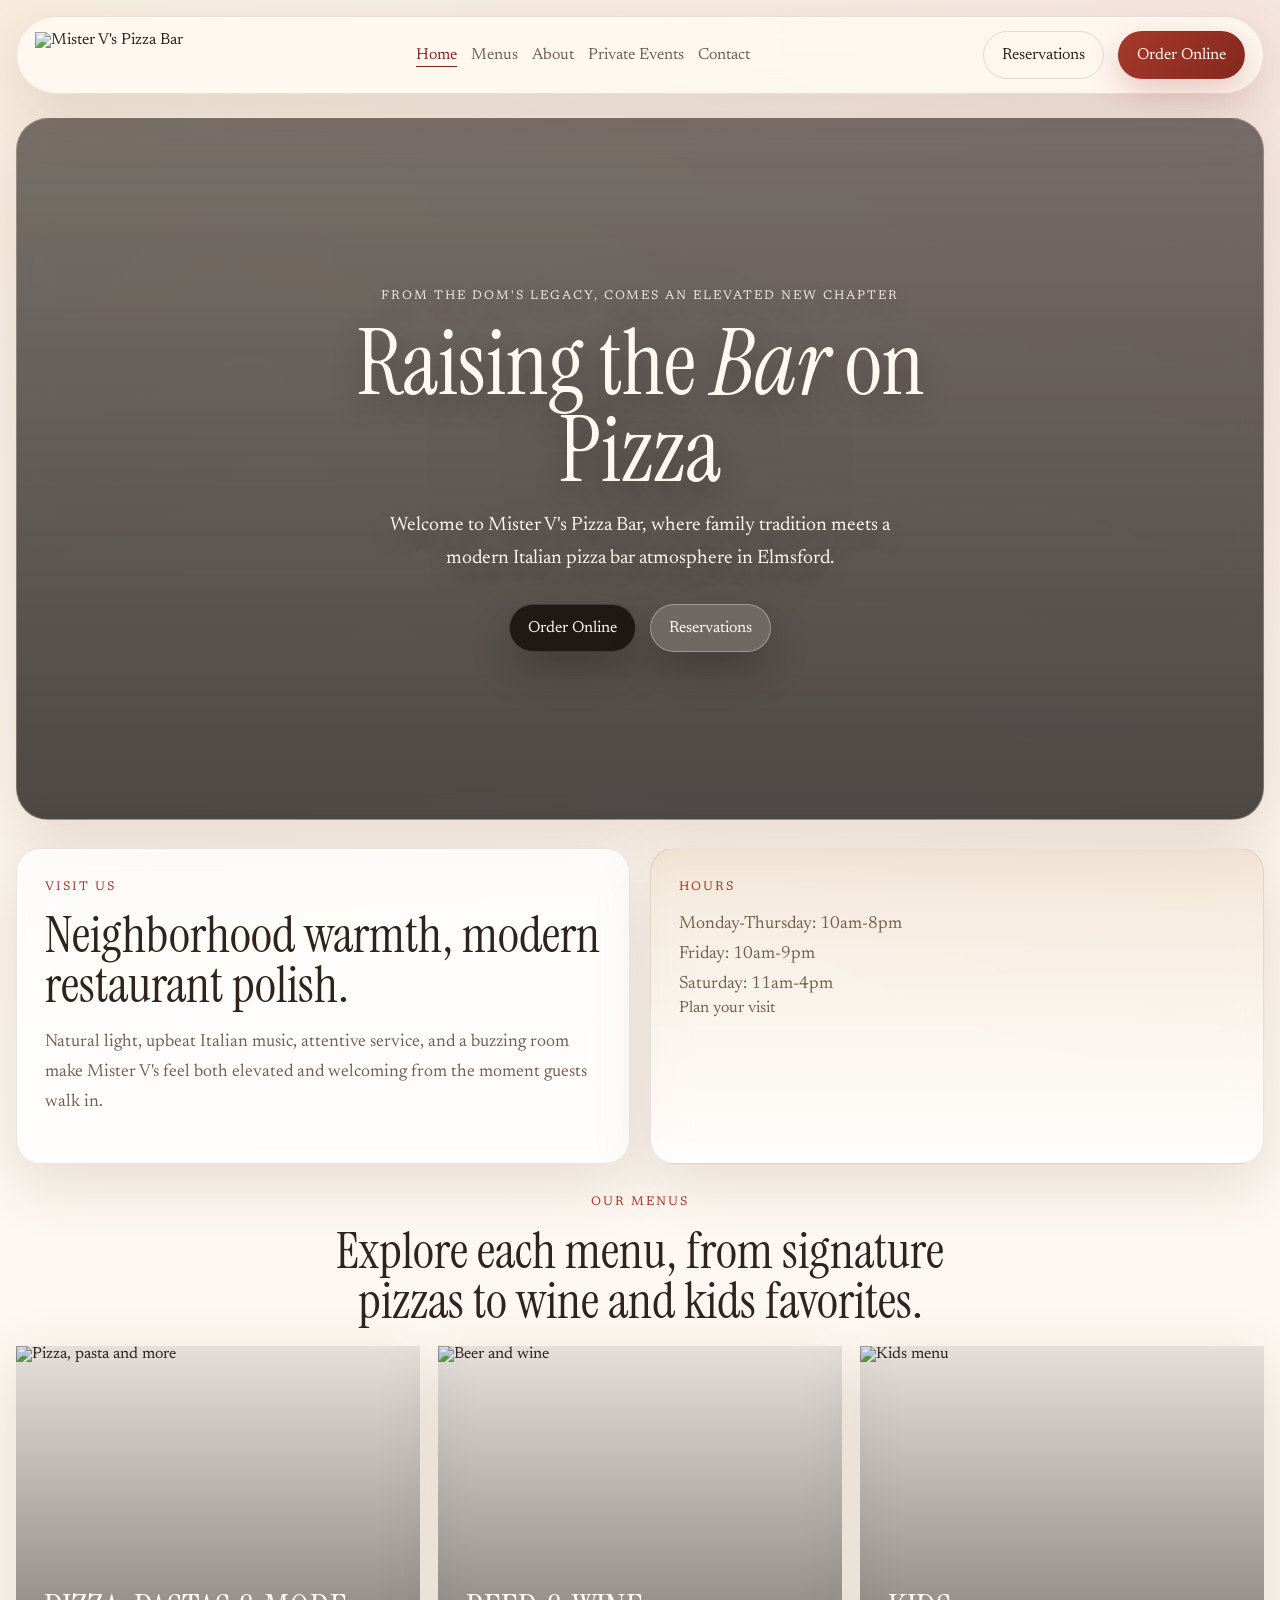
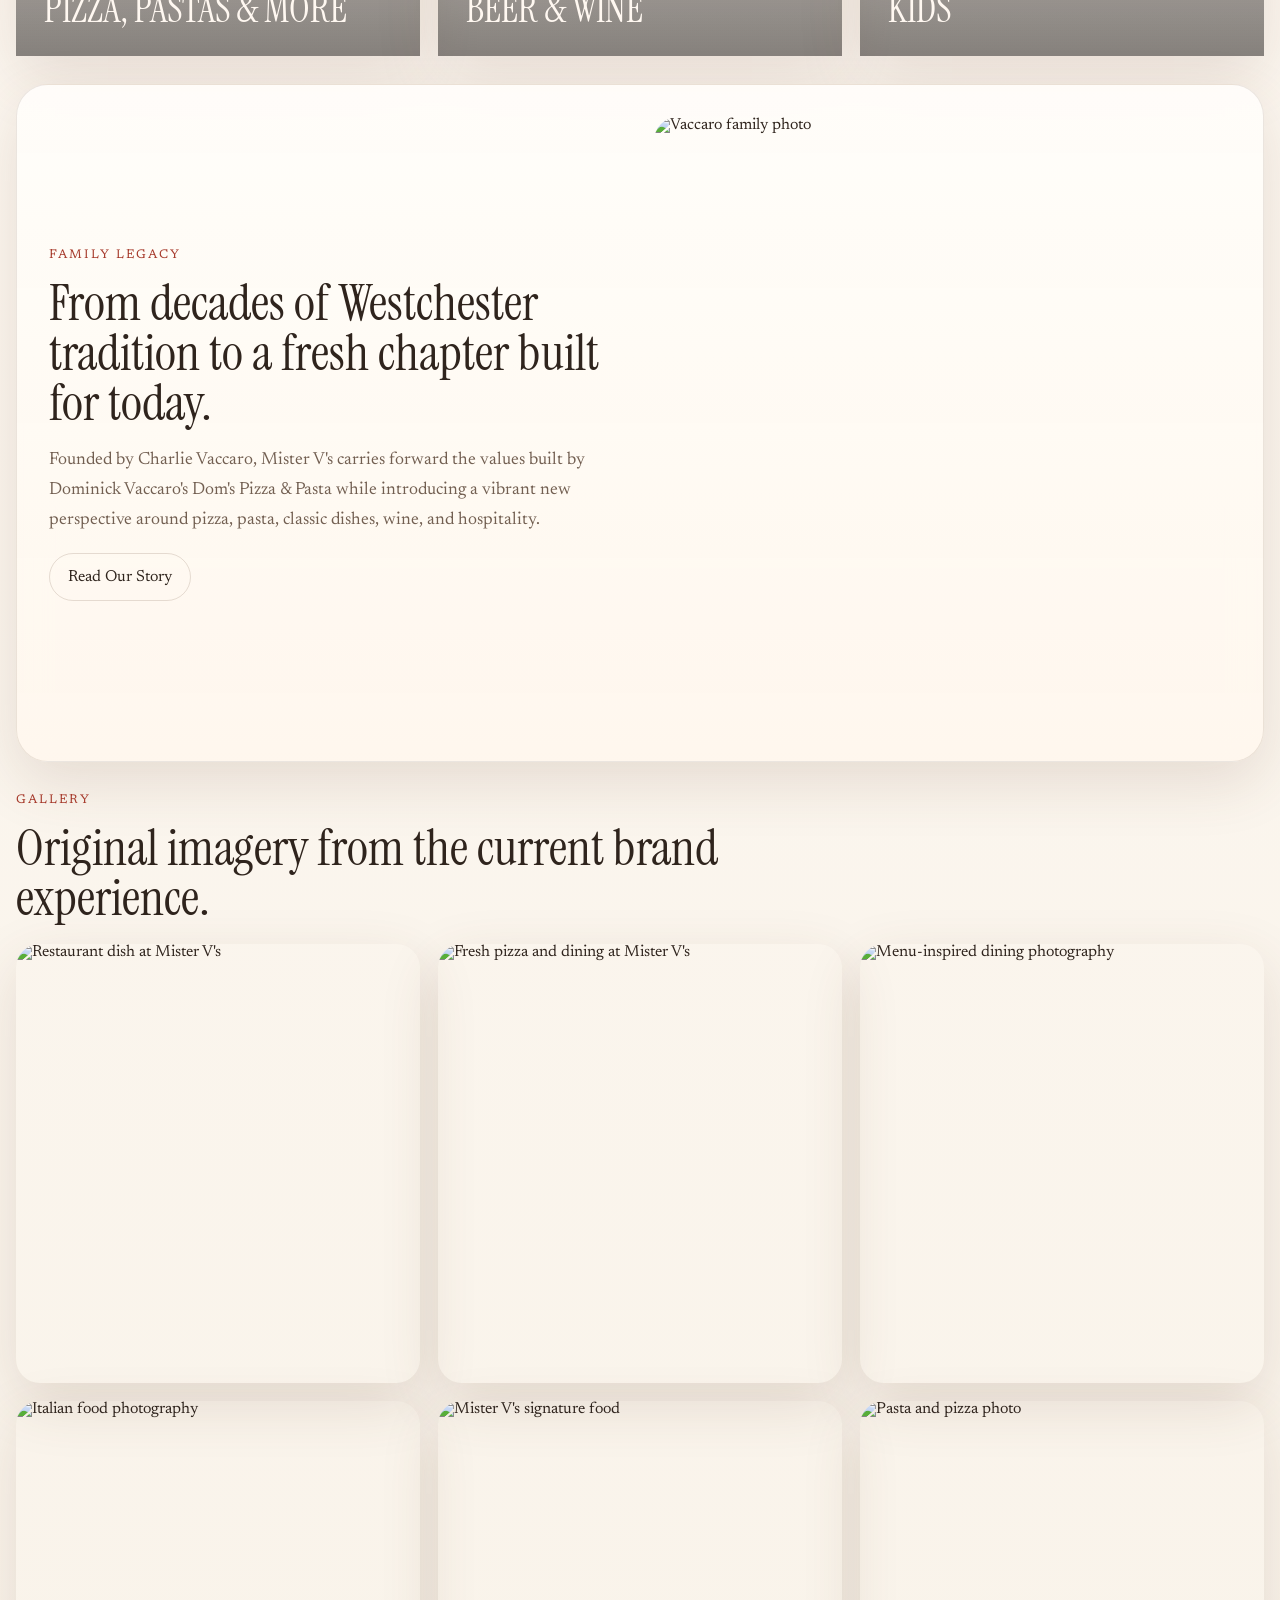
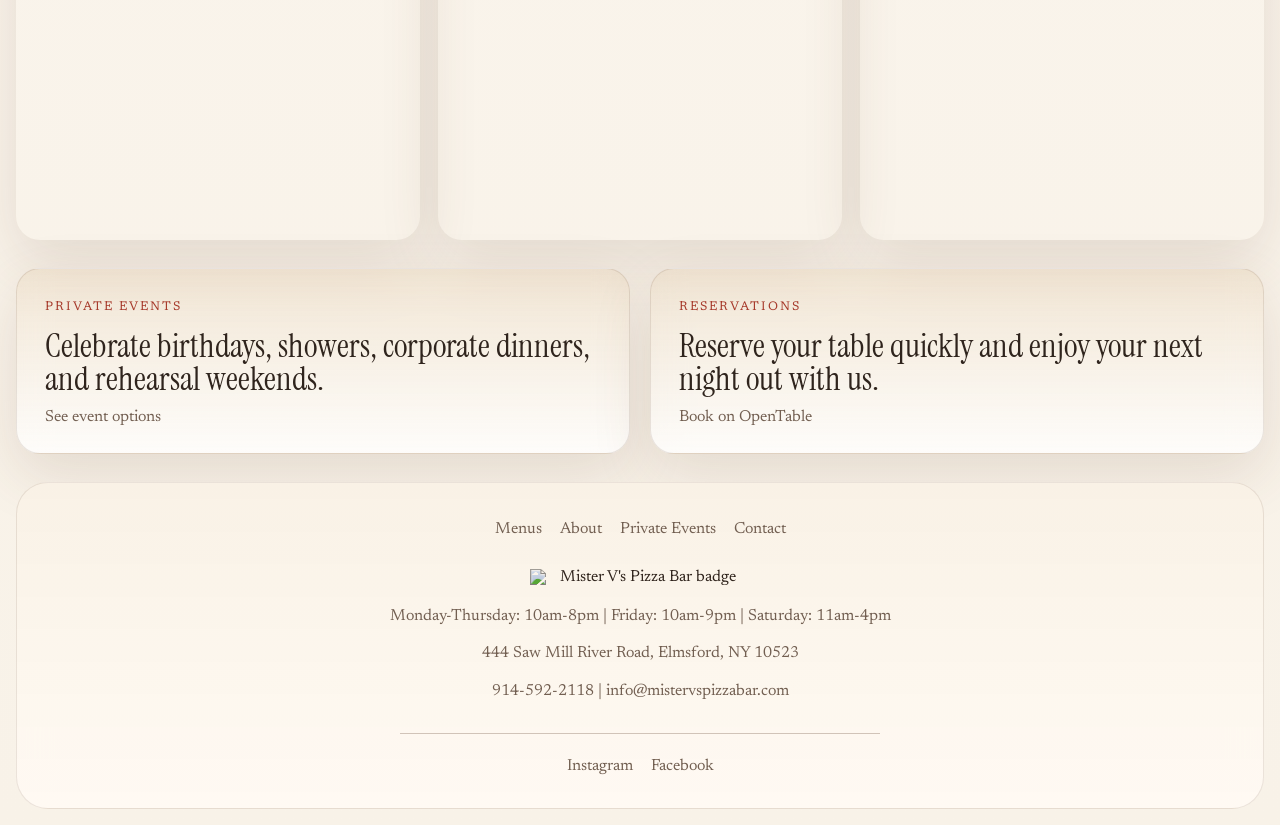
==== commit b49a774a: "Update image sources across all HTML files to use new hosted URLs, remove outdated local image files" ====
--- a/index.html
+++ b/index.html
@@ -5,17 +5,55 @@
   <meta name="viewport" content="width=device-width, initial-scale=1.0">
   <title>Mister V's Pizza Bar | Elmsford, NY</title>
   <meta name="description" content="Discover Mister V's Pizza Bar in Elmsford, NY with menus, story, private events, and contact information.">
+  <meta name="robots" content="index, follow">
+  <meta property="og:title" content="Mister V's Pizza Bar | Elmsford, NY">
+  <meta property="og:description" content="Discover Mister V's Pizza Bar in Elmsford, NY with menus, story, private events, and contact information.">
+  <meta property="og:type" content="website">
+  <meta property="og:url" content="https://www.mistervspizzabar.com/">
+  <meta property="og:image" content="https://images.squarespace-cdn.com/content/v1/69305c661f67e30b428beebc/d6c5b930-145e-46df-b0c2-14fc57f17096/Screen+Shot+2025-12-03+at+11.09.46+AM.png">
+  <meta name="twitter:card" content="summary_large_image">
+  <meta name="twitter:title" content="Mister V's Pizza Bar | Elmsford, NY">
+  <meta name="twitter:description" content="Discover Mister V's Pizza Bar in Elmsford, NY with menus, story, private events, and contact information.">
+  <meta name="twitter:image" content="https://images.squarespace-cdn.com/content/v1/69305c661f67e30b428beebc/d6c5b930-145e-46df-b0c2-14fc57f17096/Screen+Shot+2025-12-03+at+11.09.46+AM.png">
+  <link rel="canonical" href="https://www.mistervspizzabar.com/">
+  <script type="application/ld+json">
+    {
+      "@context": "https://schema.org",
+      "@type": "Restaurant",
+      "name": "Mister V's Pizza Bar",
+      "description": "Mister V's Pizza Bar is a modern Italian restaurant offering pizza, pasta, and classic dishes in a lively, welcoming atmosphere.",
+      "address": {
+        "@type": "PostalAddress",
+        "streetAddress": "444 Saw Mill River Road",
+        "addressLocality": "Elmsford",
+        "addressRegion": "NY",
+        "postalCode": "10523",
+        "addressCountry": "US"
+      },
+      "telephone": "+1-914-592-2118",
+      "servesCuisine": ["Italian", "Pizza"],
+      "openingHours": [
+        "Mo-Th 10:00-20:00",
+        "Fr 10:00-21:00",
+        "Sa 11:00-16:00"
+      ],
+      "image": "https://images.squarespace-cdn.com/content/v1/69305c661f67e30b428beebc/05356a7d-2dd3-4ba5-9645-69e34ec68e3c/MisterV%27s_primary_tomato.png?format=1500w",
+      "url": "https://www.mistervspizzabar.com/",
+      "menu": "https://www.mistervspizzabar.com/menus.html",
+      "acceptsReservations": true
+    }
+  </script>
   <link rel="preconnect" href="https://fonts.googleapis.com">
   <link rel="preconnect" href="https://fonts.gstatic.com" crossorigin>
   <link href="https://fonts.googleapis.com/css2?family=Instrument+Serif:ital@0;1&family=Newsreader:opsz,wght@6..72,300;6..72,400;6..72,500;6..72,700&display=swap" rel="stylesheet">
-  <link rel="icon" href="assets/images/badge-tomato.png">
+  <link rel="icon" href="https://quseprdus1.blob.core.windows.net/kora-business-images/user-media/fc630fa7-f1c9-4c1a-b0a6-b8a27b4a1460/de8c94d8-887e-4625-825f-ec262dbc28df/1775051506_fio6si.jpeg">
   <link rel="stylesheet" href="styles.css">
 </head>
 <body>
   <div class="site-shell">
     <header class="site-header">
       <a class="brand" href="index.html" aria-label="Mister V's Pizza Bar home">
-        <img src="assets/images/logo-primary.png" alt="Mister V's Pizza Bar">
+        <img src="https://quseprdus1.blob.core.windows.net/kora-business-images/user-media/fc630fa7-f1c9-4c1a-b0a6-b8a27b4a1460/de8c94d8-887e-4625-825f-ec262dbc28df/1775051506_fio6si.jpeg" alt="Mister V's Pizza Bar">
       </a>
       <button class="nav-toggle" type="button" aria-expanded="false" aria-label="Open navigation">
         <span></span>
@@ -78,15 +116,15 @@
         </div>
         <div class="home-menu-grid">
           <a class="home-menu-card reveal" href="menus.html#pizza-pasta-more">
-            <img src="assets/images/gallery-3.jpg" alt="Pizza, pasta and more">
+            <img src="https://quseprdus1.blob.core.windows.net/kora-business-images/user-media/fc630fa7-f1c9-4c1a-b0a6-b8a27b4a1460/de8c94d8-887e-4625-825f-ec262dbc28df/1775051430_l1umhm.jpeg" alt="Pizza, pasta and more">
             <span>Pizza, Pastas &amp; More</span>
           </a>
           <a class="home-menu-card reveal" href="menus.html#beer-wine">
-            <img src="assets/images/beer-wine.jpg" alt="Beer and wine">
+            <img src="https://quseprdus1.blob.core.windows.net/kora-business-images/user-media/fc630fa7-f1c9-4c1a-b0a6-b8a27b4a1460/de8c94d8-887e-4625-825f-ec262dbc28df/1775051351_8c4oy3.jpeg" alt="Beer and wine">
             <span>Beer &amp; Wine</span>
           </a>
           <a class="home-menu-card reveal" href="menus.html#kids-menu">
-            <img src="assets/images/kids-menu.jpg" alt="Kids menu">
+            <img src="https://quseprdus1.blob.core.windows.net/kora-business-images/user-media/fc630fa7-f1c9-4c1a-b0a6-b8a27b4a1460/de8c94d8-887e-4625-825f-ec262dbc28df/1775051498_f13cuo.jpeg" alt="Kids menu">
             <span>Kids</span>
           </a>
         </div>
@@ -100,7 +138,7 @@
           <a class="button button-secondary" href="about.html">Read Our Story</a>
         </div>
         <div class="story-media reveal">
-          <img src="assets/images/about-family.jpg" alt="Vaccaro family photo">
+          <img src="https://quseprdus1.blob.core.windows.net/kora-business-images/user-media/fc630fa7-f1c9-4c1a-b0a6-b8a27b4a1460/de8c94d8-887e-4625-825f-ec262dbc28df/1775051321_kjzkze.jpeg" alt="Vaccaro family photo">
         </div>
       </section>
 
@@ -110,12 +148,12 @@
           <h2>Original imagery from the current brand experience.</h2>
         </div>
         <div class="gallery-grid">
-          <img class="reveal" src="assets/images/gallery-1.jpg" alt="Restaurant dish at Mister V's">
-          <img class="reveal" src="assets/images/gallery-2.jpg" alt="Fresh pizza and dining at Mister V's">
-          <img class="reveal" src="assets/images/gallery-3.jpg" alt="Menu-inspired dining photography">
-          <img class="reveal" src="assets/images/gallery-4.jpg" alt="Italian food photography">
-          <img class="reveal" src="assets/images/gallery-5.jpg" alt="Mister V's signature food">
-          <img class="reveal" src="assets/images/gallery-6.jpg" alt="Pasta and pizza photo">
+          <img class="reveal" src="https://quseprdus1.blob.core.windows.net/kora-business-images/user-media/fc630fa7-f1c9-4c1a-b0a6-b8a27b4a1460/de8c94d8-887e-4625-825f-ec262dbc28df/1775051401_t51b9x.jpeg" alt="Restaurant dish at Mister V's">
+          <img class="reveal" src="https://quseprdus1.blob.core.windows.net/kora-business-images/user-media/fc630fa7-f1c9-4c1a-b0a6-b8a27b4a1460/de8c94d8-887e-4625-825f-ec262dbc28df/1775051412_vl74n1.jpeg" alt="Fresh pizza and dining at Mister V's">
+          <img class="reveal" src="https://quseprdus1.blob.core.windows.net/kora-business-images/user-media/fc630fa7-f1c9-4c1a-b0a6-b8a27b4a1460/de8c94d8-887e-4625-825f-ec262dbc28df/1775051430_l1umhm.jpeg" alt="Menu-inspired dining photography">
+          <img class="reveal" src="https://quseprdus1.blob.core.windows.net/kora-business-images/user-media/fc630fa7-f1c9-4c1a-b0a6-b8a27b4a1460/de8c94d8-887e-4625-825f-ec262dbc28df/1775051440_t1sfll.jpeg" alt="Italian food photography">
+          <img class="reveal" src="https://quseprdus1.blob.core.windows.net/kora-business-images/user-media/fc630fa7-f1c9-4c1a-b0a6-b8a27b4a1460/de8c94d8-887e-4625-825f-ec262dbc28df/1775051452_cjcv7z.jpeg" alt="Mister V's signature food">
+          <img class="reveal" src="https://quseprdus1.blob.core.windows.net/kora-business-images/user-media/fc630fa7-f1c9-4c1a-b0a6-b8a27b4a1460/de8c94d8-887e-4625-825f-ec262dbc28df/1775051465_4qne9e.jpeg" alt="Pasta and pizza photo">
         </div>
       </section>
 
@@ -140,7 +178,7 @@
         <a href="events.html">Private Events</a>
         <a href="contact.html">Contact</a>
       </nav>
-      <img class="footer-badge" src="assets/images/badge-tomato.png" alt="Mister V's Pizza Bar badge">
+      <img class="footer-badge" src="https://quseprdus1.blob.core.windows.net/kora-business-images/user-media/fc630fa7-f1c9-4c1a-b0a6-b8a27b4a1460/de8c94d8-887e-4625-825f-ec262dbc28df/1775051342_nwm40o.jpeg" alt="Mister V's Pizza Bar badge">
       <p class="footer-meta">Monday-Thursday: 10am-8pm | Friday: 10am-9pm | Saturday: 11am-4pm</p>
       <p class="footer-meta">444 Saw Mill River Road, Elmsford, NY 10523</p>
       <p class="footer-meta"><a href="tel:9145922118">914-592-2118</a> | <a href="mailto:info@mistervspizzabar.com">info@mistervspizzabar.com</a></p>
--- a/styles.css
+++ b/styles.css
@@ -83,6 +83,8 @@
 .footer-logo {
   height: 46px;
   width: auto;
+  display: block;
+  mix-blend-mode: multiply;
 }
 
 .site-nav,
@@ -261,7 +263,7 @@
   text-align: center;
   background:
     linear-gradient(180deg, rgba(34, 20, 15, 0.38), rgba(34, 20, 15, 0.54)),
-    url("assets/images/hero-section.png") center center / cover no-repeat;
+    url("https://quseprdus1.blob.core.windows.net/kora-business-images/user-media/fc630fa7-f1c9-4c1a-b0a6-b8a27b4a1460/de8c94d8-887e-4625-825f-ec262dbc28df/1775051487_ry5ekg.jpeg") center center / cover no-repeat;
 }
 
 .hero-copy,
@@ -694,6 +696,8 @@
   width: min(220px, 52vw);
   height: auto;
   margin: 12px auto 8px;
+  display: block;
+  mix-blend-mode: multiply;
 }
 
 .footer-meta {
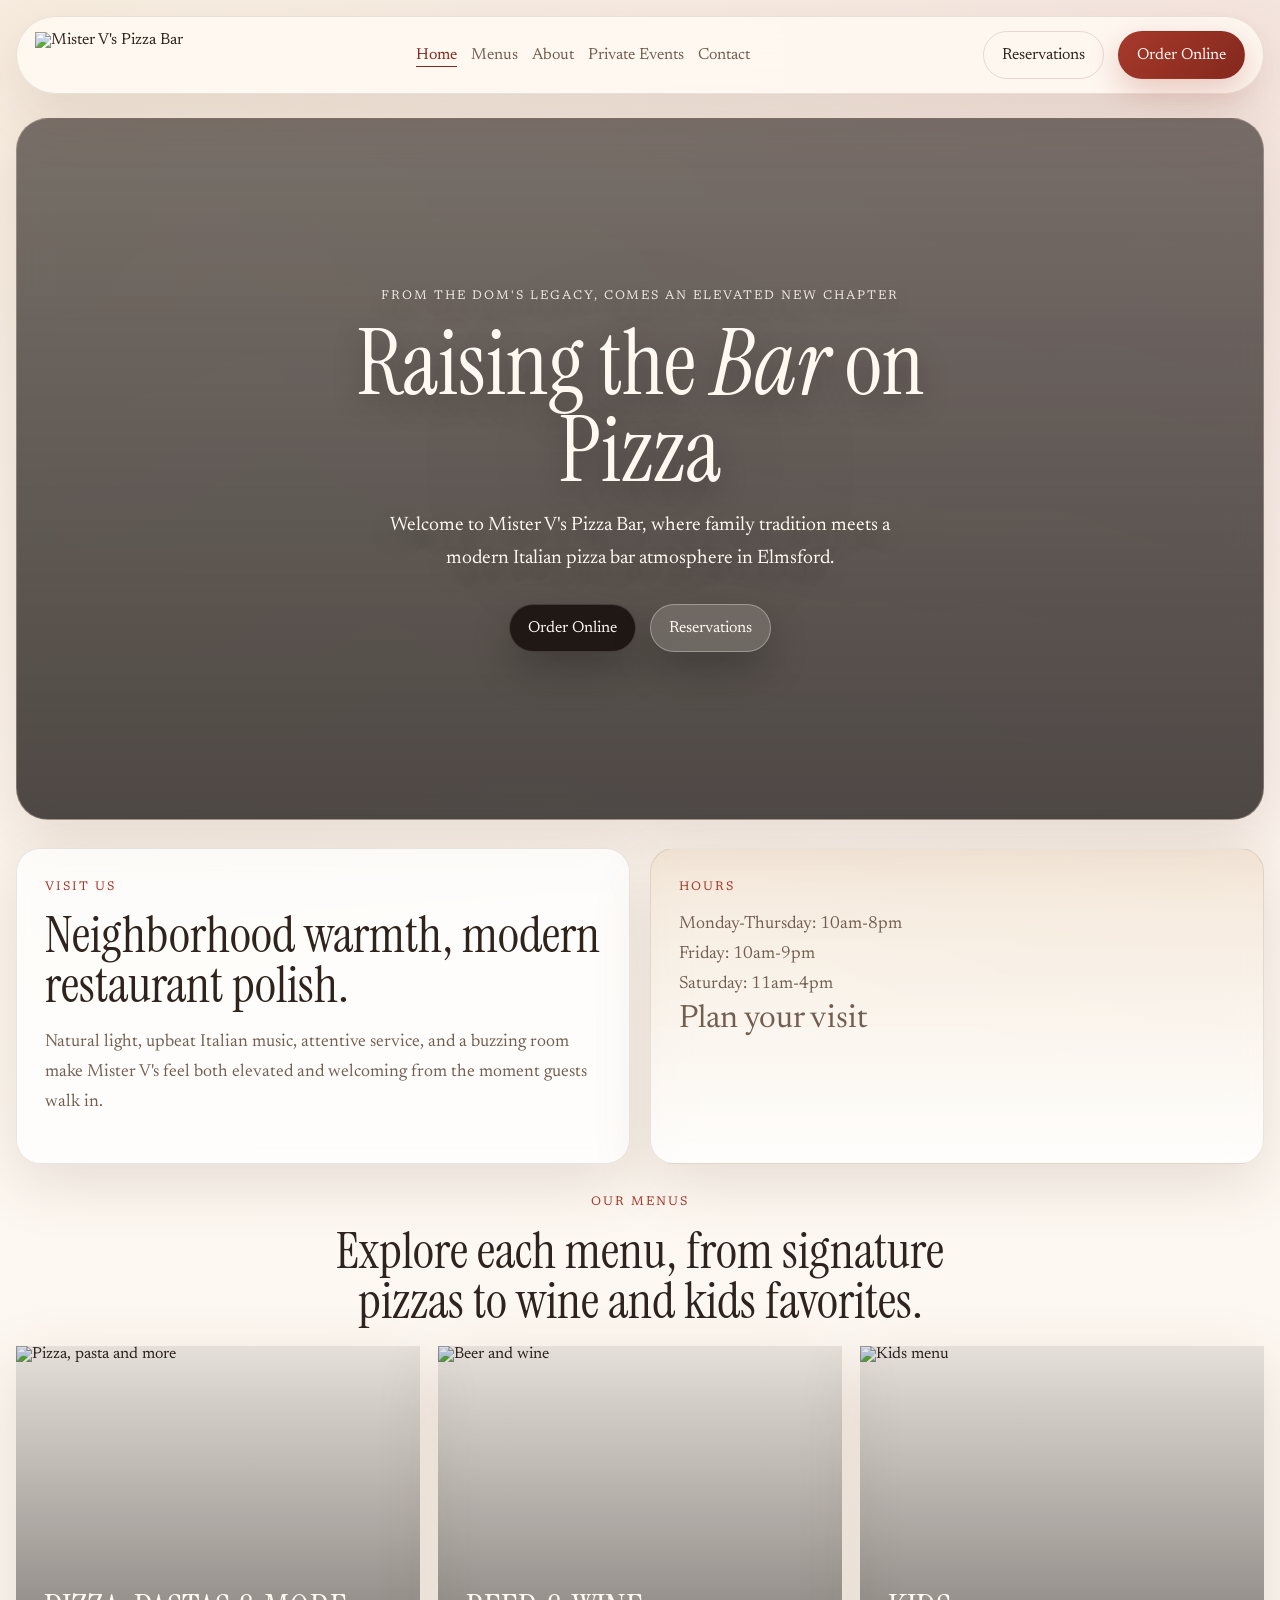
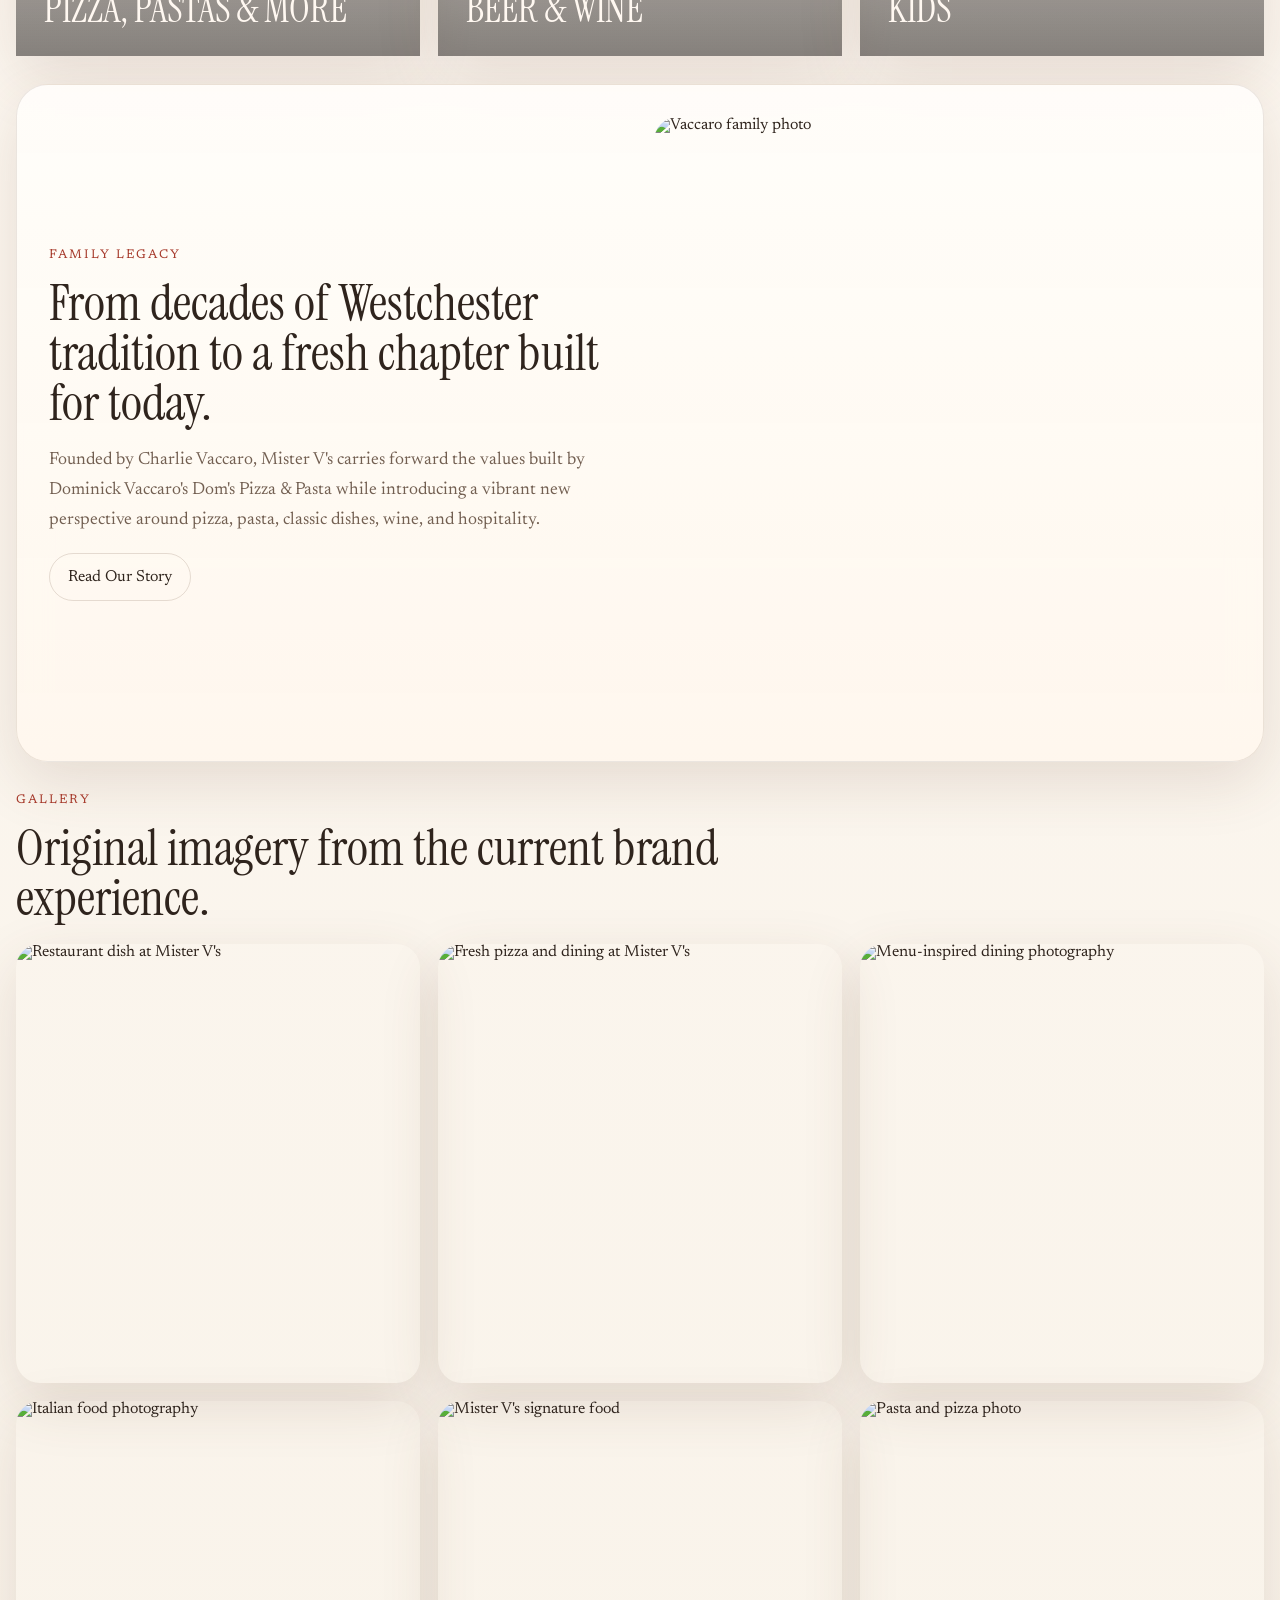
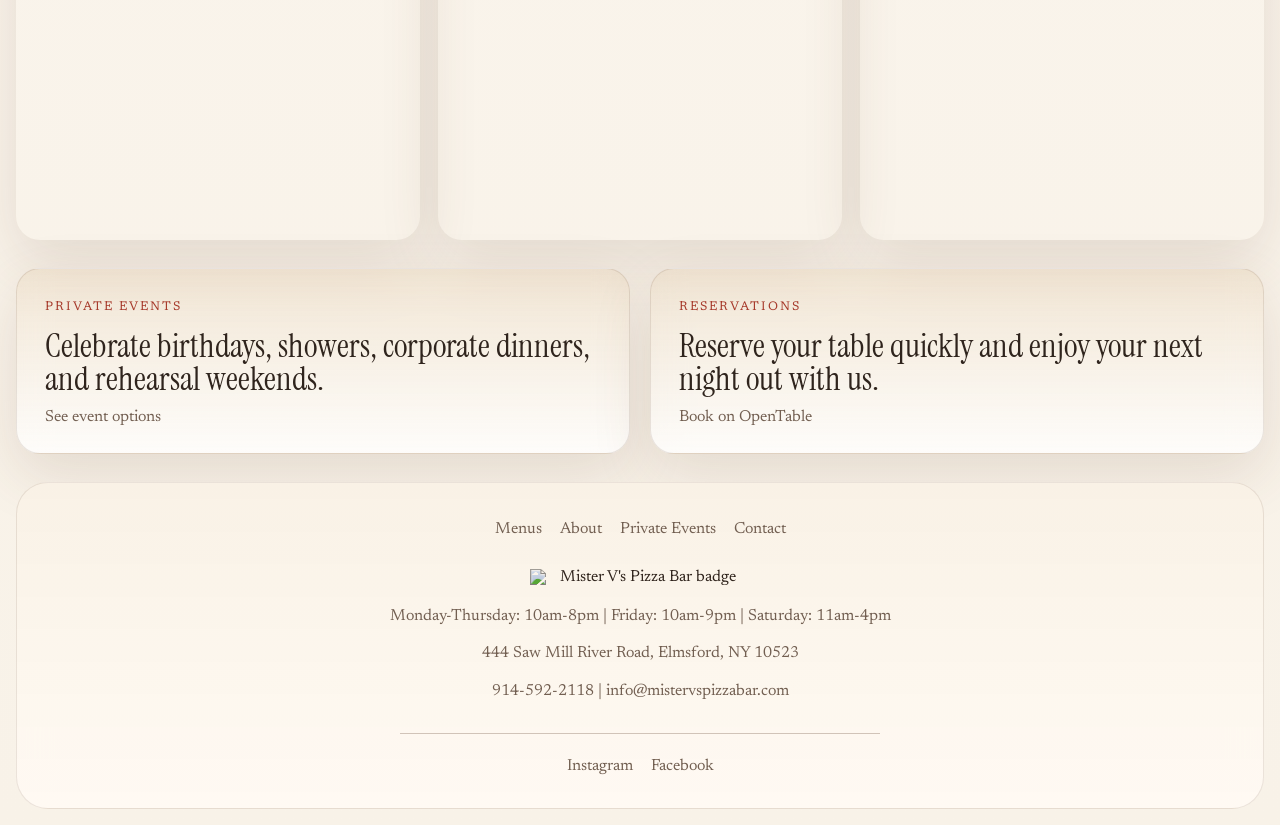
==== commit 6dbc4ebb: "Update font links in all HTML files for improved typography consistency and performance." ====
--- a/index.html
+++ b/index.html
@@ -45,7 +45,7 @@
   </script>
   <link rel="preconnect" href="https://fonts.googleapis.com">
   <link rel="preconnect" href="https://fonts.gstatic.com" crossorigin>
-  <link href="https://fonts.googleapis.com/css2?family=Instrument+Serif:ital@0;1&family=Newsreader:opsz,wght@6..72,300;6..72,400;6..72,500;6..72,700&display=swap" rel="stylesheet">
+  <link href="https://fonts.googleapis.com/css2?family=Instrument+Serif:ital,wght@0,400;1,400&family=Newsreader:ital,wght@0,300;0,400;0,700;1,300;1,400;1,700" rel="stylesheet">
   <link rel="icon" href="https://quseprdus1.blob.core.windows.net/kora-business-images/user-media/fc630fa7-f1c9-4c1a-b0a6-b8a27b4a1460/de8c94d8-887e-4625-825f-ec262dbc28df/1775051506_fio6si.jpeg">
   <link rel="stylesheet" href="styles.css">
 </head>
--- a/styles.css
+++ b/styles.css
@@ -102,6 +102,31 @@
 .text-link {
   position: relative;
   color: var(--muted);
+}
+
+.card-accent .text-link {
+  display: flex;
+  align-items: center;
+  gap: 10px;
+  width: fit-content;
+  margin: 0 0 12px;
+  font-size: 2rem;
+  line-height: 1.2;
+}
+
+.card-accent .text-link:last-of-type {
+  margin-bottom: 0;
+}
+
+.platform-icon {
+  width: 26px;
+  height: 26px;
+  flex: 0 0 26px;
+  display: block;
+}
+
+.platform-icon-order {
+  fill: var(--muted);
 }
 
 .site-nav a::after,
